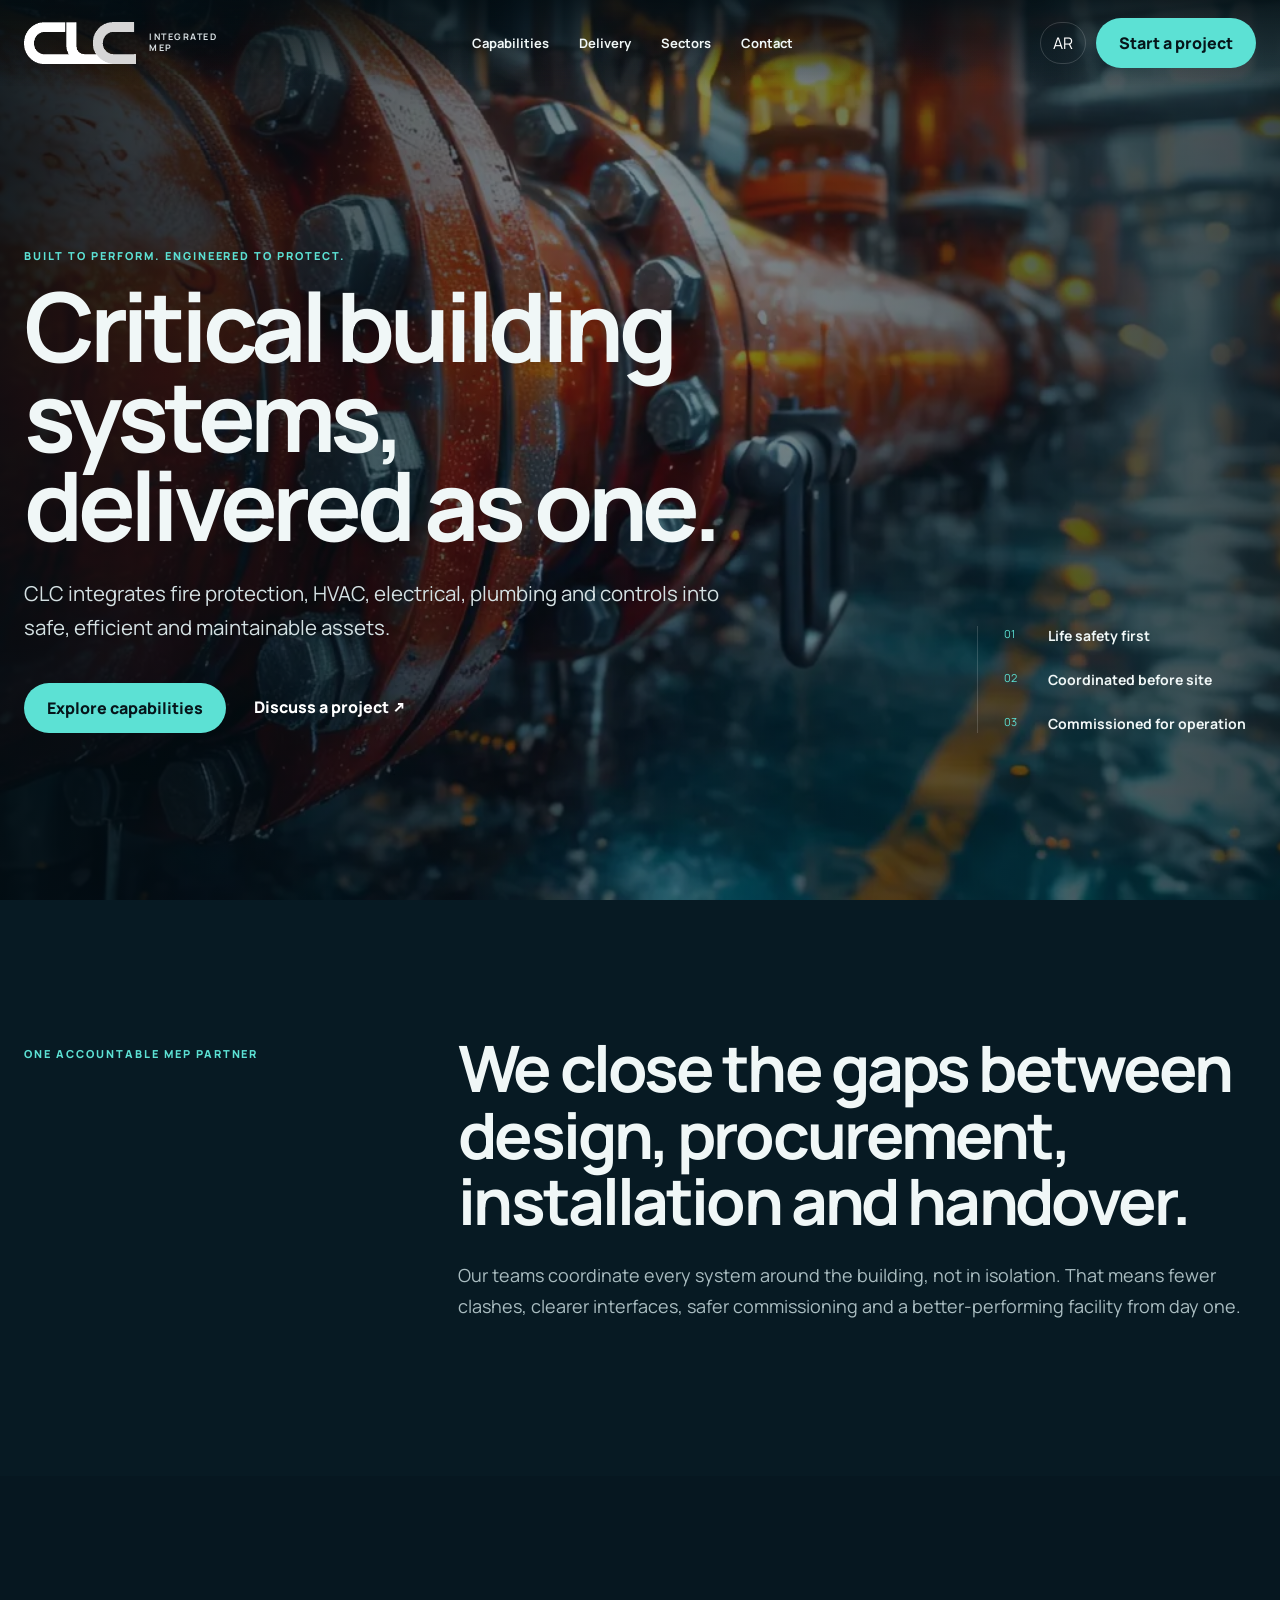
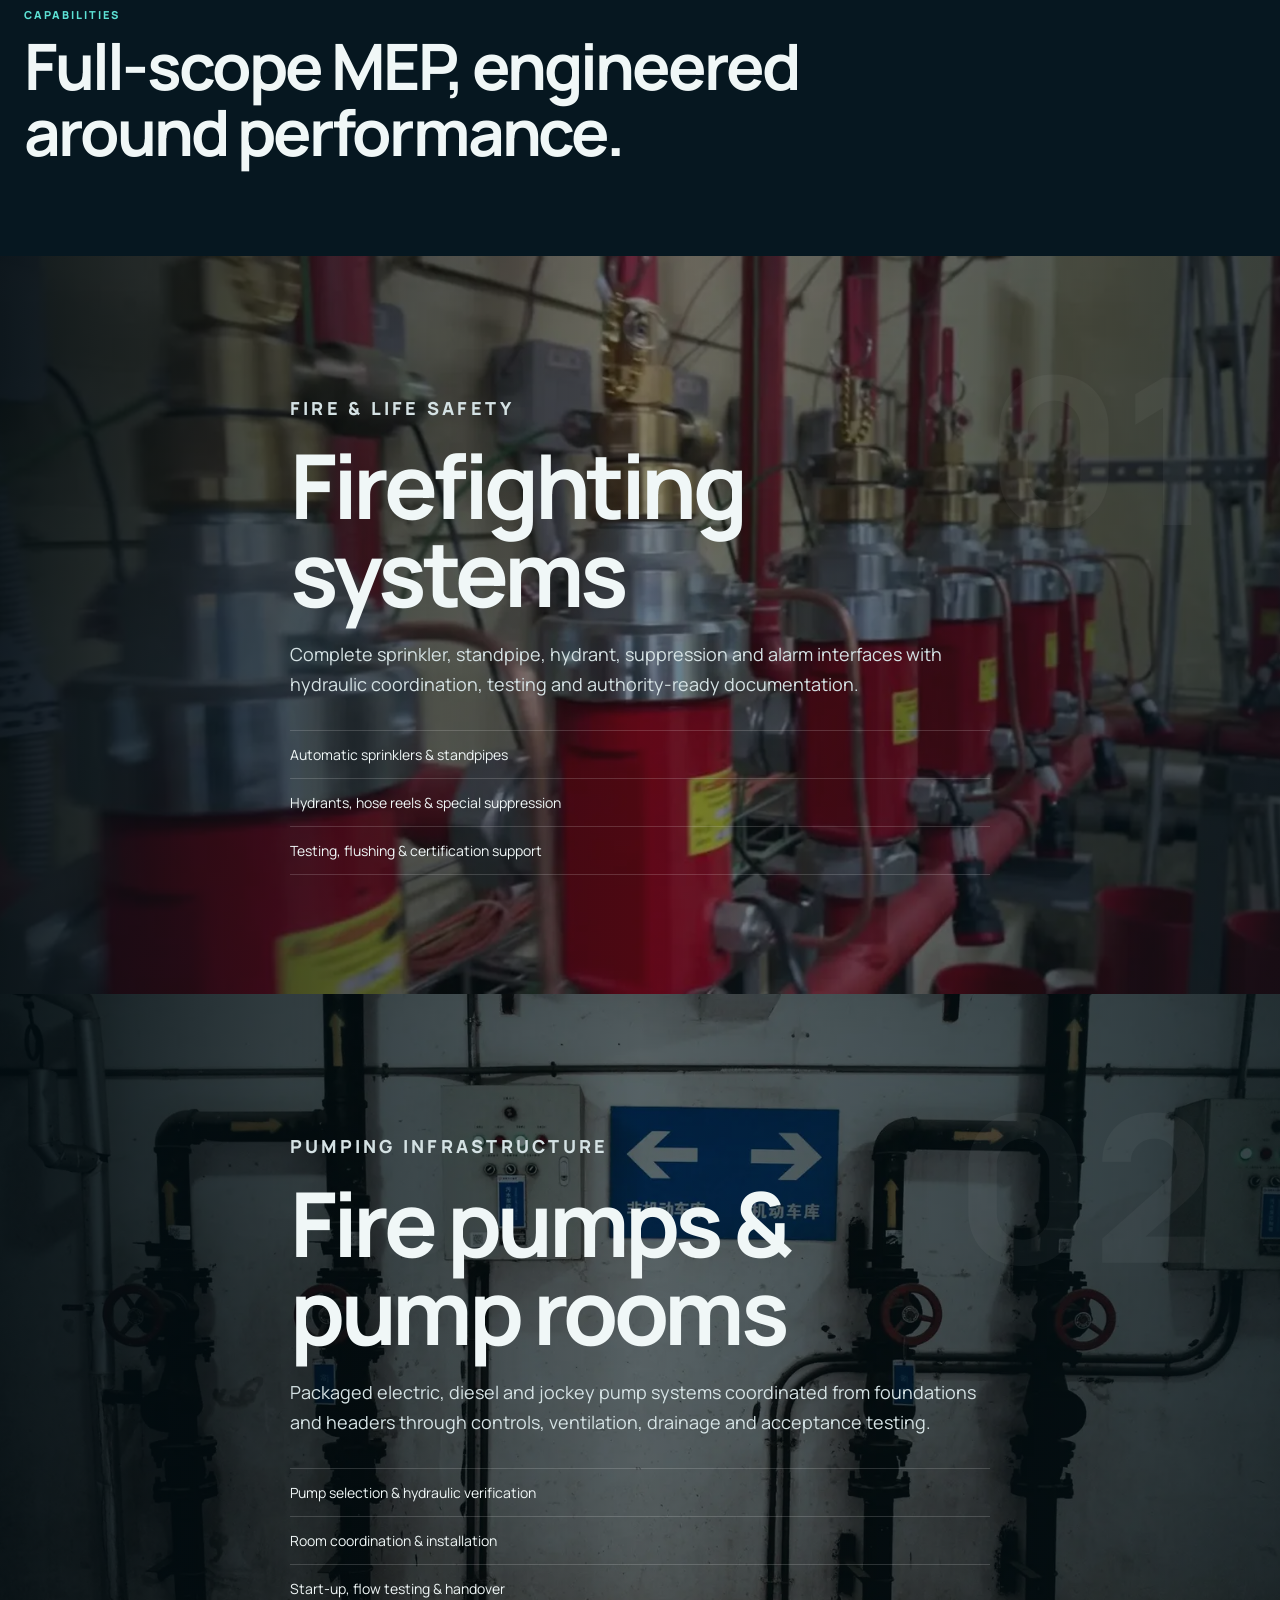
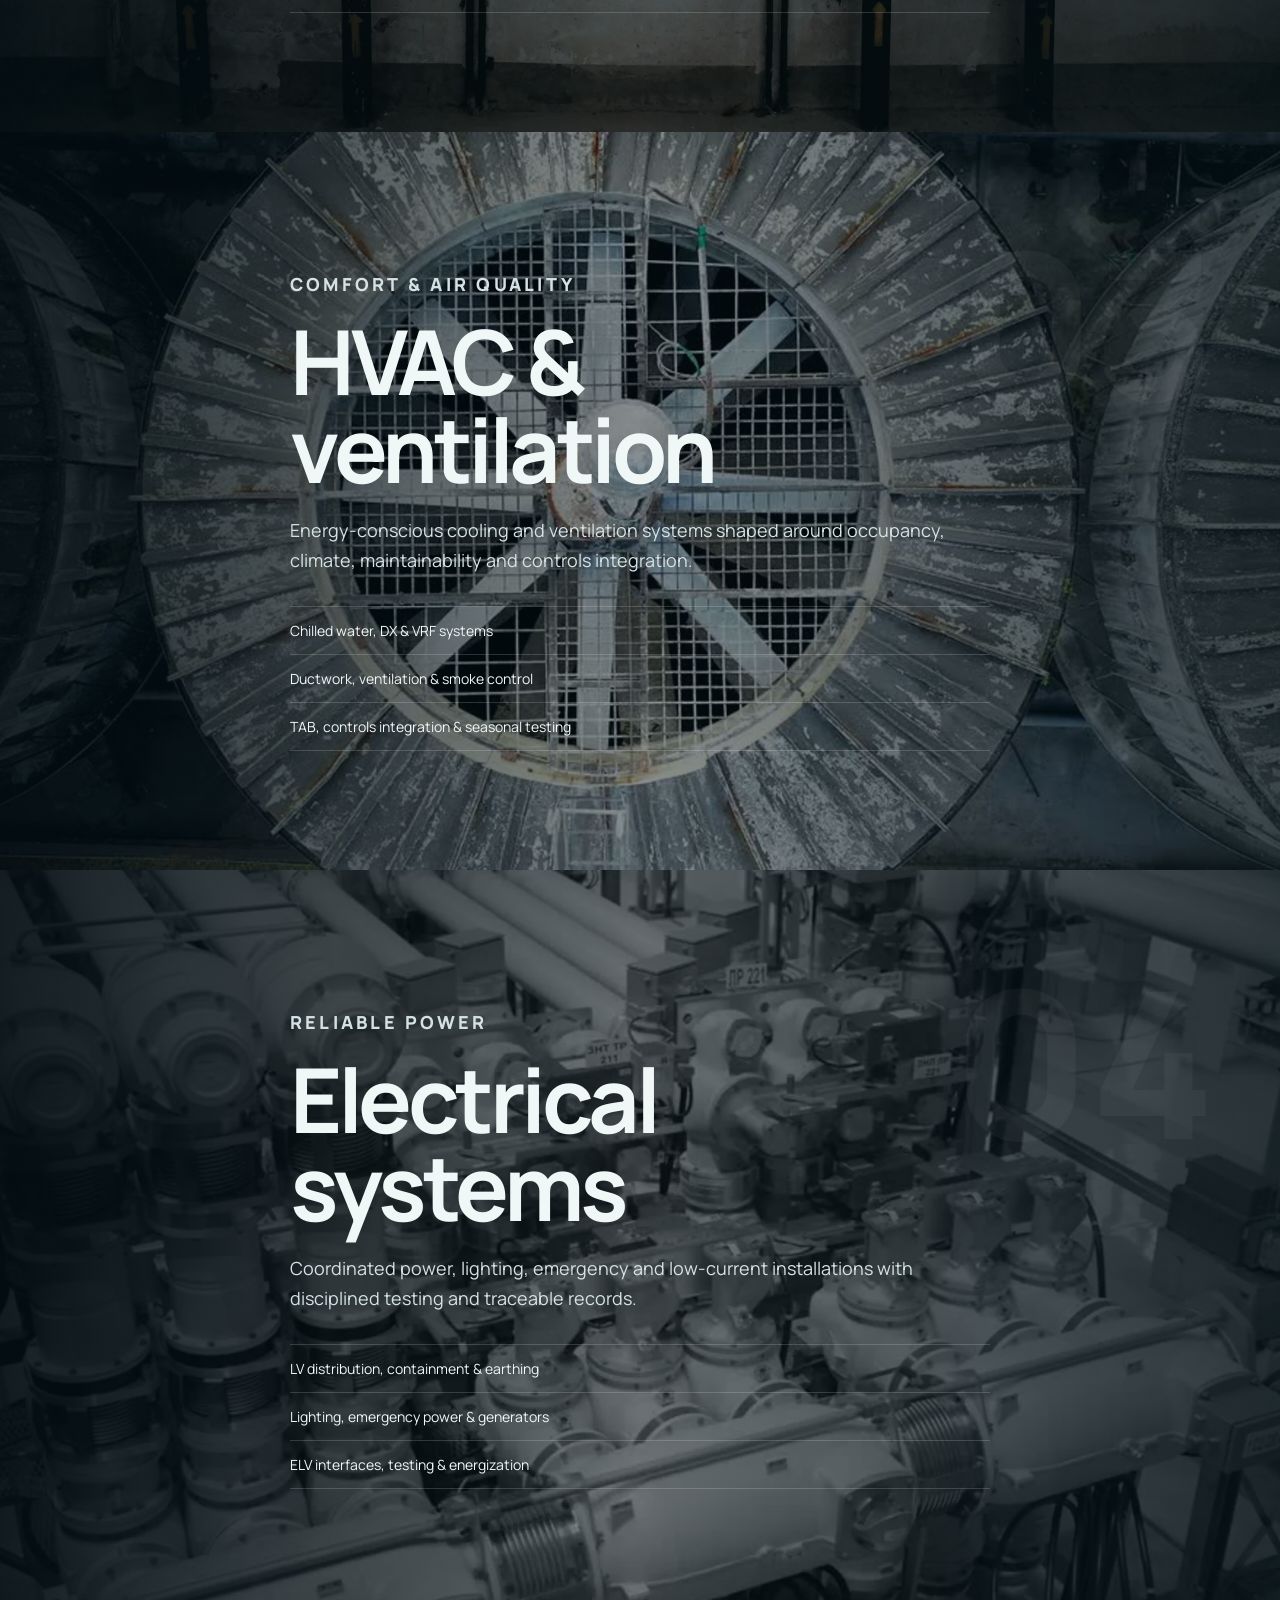
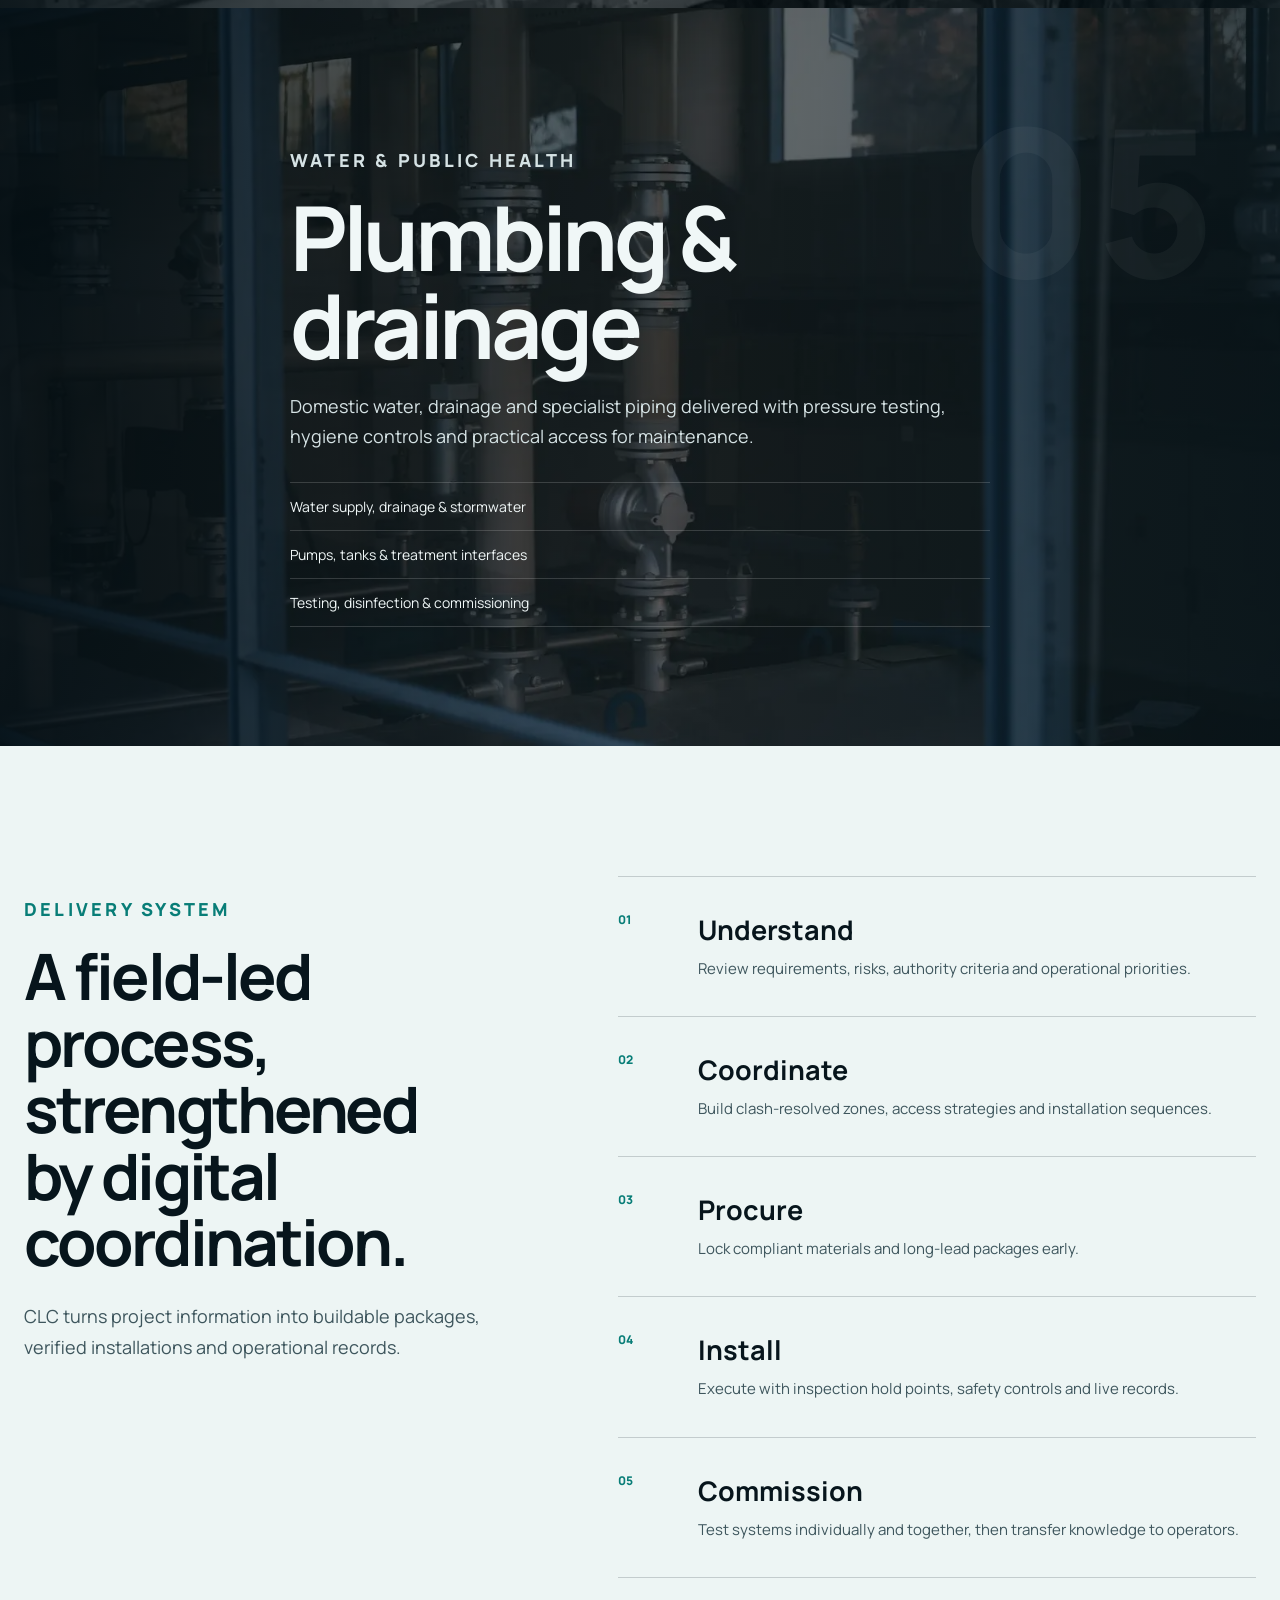
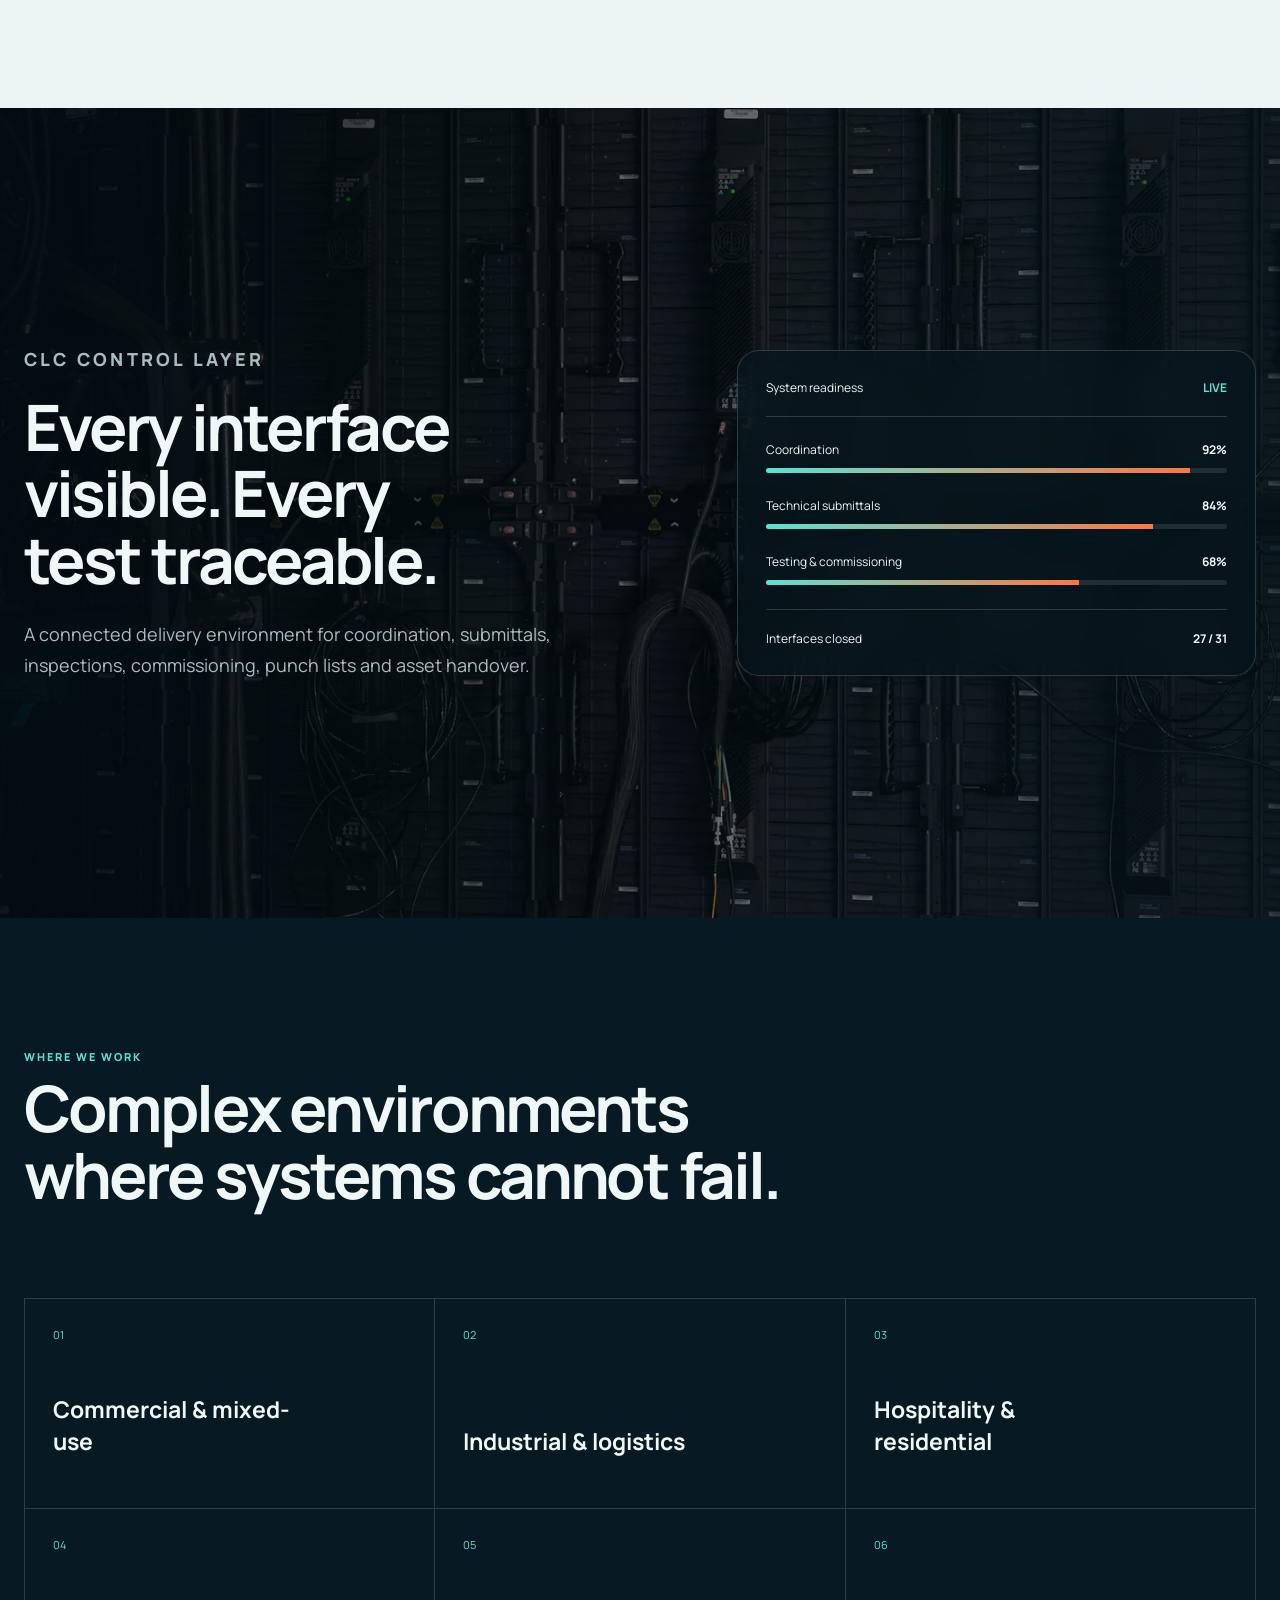
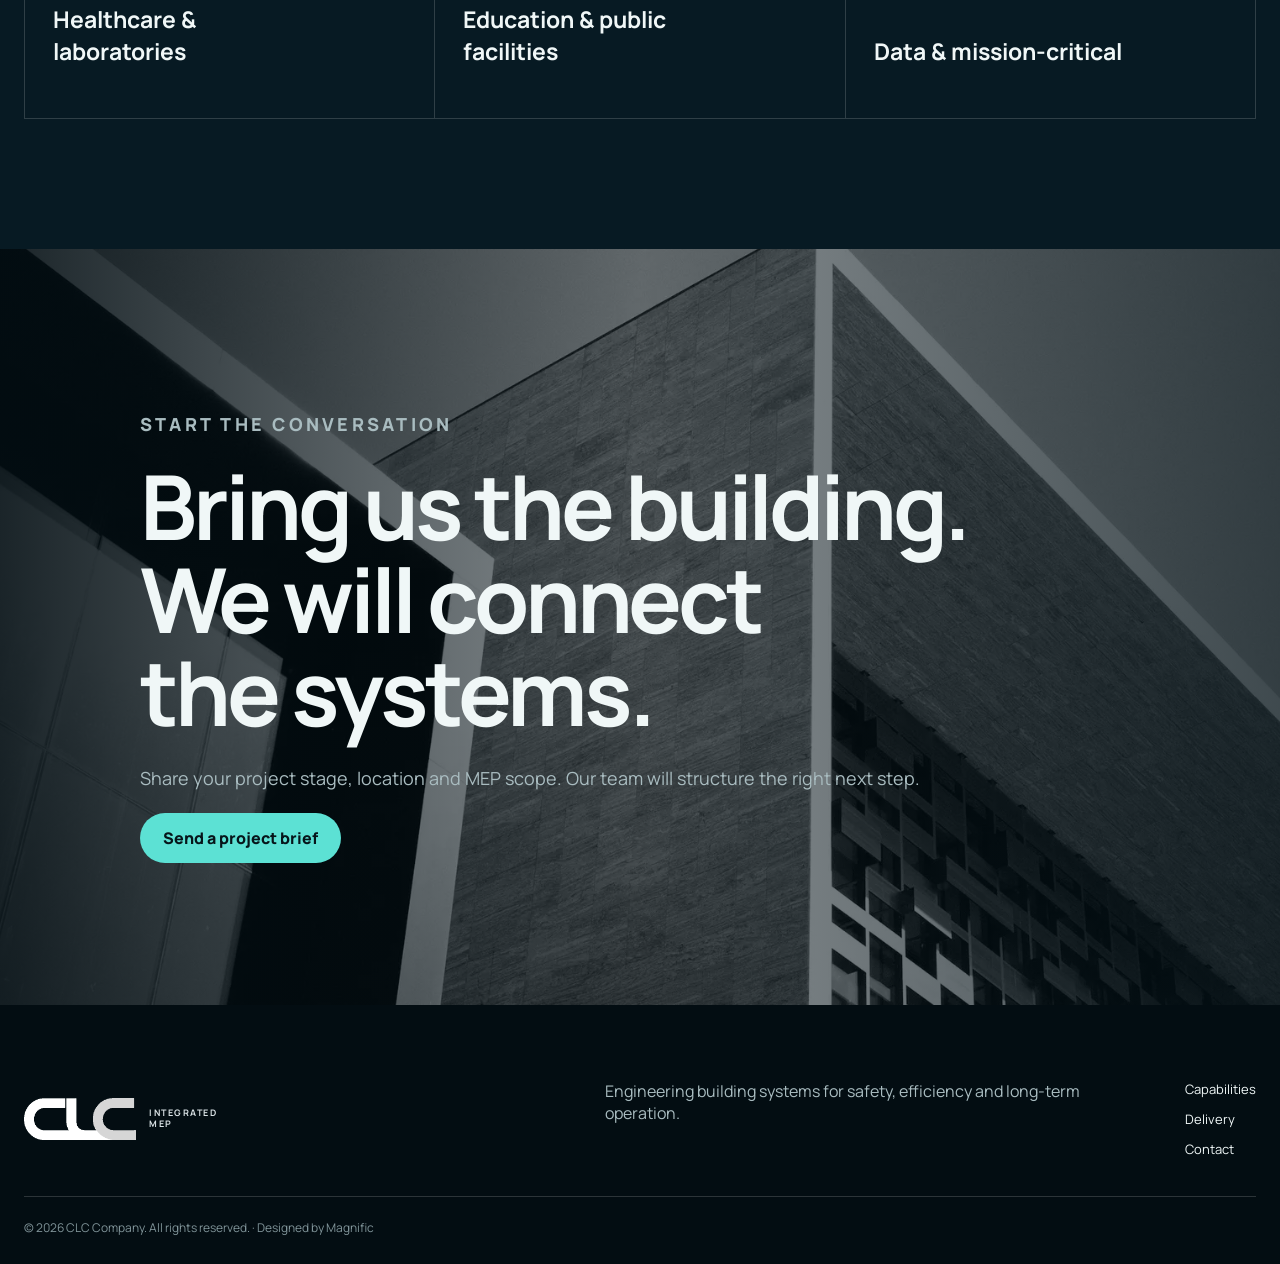
==== index.html @ 6c820921 "Use smooth forward-reverse hero loop" ====
<!doctype html>
<html lang="en" dir="ltr">
<head>
<meta charset="utf-8">
<meta name="viewport" content="width=device-width,initial-scale=1">
<meta name="theme-color" content="#071820">
<title>CLC Company | Integrated MEP</title>
<meta name="description" content="CLC Company delivers firefighting, fire pumps, HVAC, electrical, plumbing and integrated MEP systems.">
<link rel="icon" type="image/png" sizes="32x32" href="assets/clc-favicon-32.png">
<link rel="icon" type="image/png" sizes="512x512" href="assets/clc-favicon.png">
<link rel="apple-touch-icon" href="assets/clc-favicon.png">
<link rel="preconnect" href="https://fonts.googleapis.com">
<link rel="preconnect" href="https://fonts.gstatic.com" crossorigin>
<link href="https://fonts.googleapis.com/css2?family=IBM+Plex+Sans+Arabic:wght@400;500;600;700&family=Manrope:wght@400;500;600;700;800&display=swap" rel="stylesheet">
<link rel="stylesheet" href="styles.css">
<link rel="stylesheet" href="brand.css">
<script defer src="script.js">
</script>
</head>
<body>
<header class="header">
<a class="brand" href="#top">
<img class="brandLogo" src="assets/clc-logo-white-gray.png" alt="CLC">
<span class="brandTag">INTEGRATED MEP</span>
</a>
<nav class="nav">
<a href="#services" data-t="cap">Capabilities</a>
<a href="#delivery" data-t="del">Delivery</a>
<a href="#sectors" data-t="sec">Sectors</a>
<a href="#contact" data-t="con">Contact</a>
</nav>
<div class="actions">
<button class="lang">AR</button>
<button class="btn open" data-t="start">Start a project</button>
</div>
<button class="menu" aria-label="Menu">☰</button>
</header>
<main id="top">
<section class="hero video">
<video autoplay muted loop playsinline preload="metadata" poster="assets/hero-industrial-pipes.webp">
<source src="assets/hero-pipeline-pingpong-v3.mp4" type="video/mp4">
</video>
<div class="wrap heroGrid">
<div class="reveal">
<p class="eyebrow" data-t="heroEye">Built to perform. Engineered to protect.</p>
<h1 data-t="heroTitle">Critical building systems, delivered as one.</h1>
<p class="lead" data-t="heroLead">CLC integrates fire protection, HVAC, electrical, plumbing and controls into safe, efficient and maintainable assets.</p>
<div class="heroBtns">
<a class="btn" href="#services" data-t="explore">Explore capabilities</a>
<button class="ghost open" data-t="discuss">Discuss a project ↗</button>
</div>
</div>
<aside class="principles reveal">
<div>
<span>01</span>
<b data-t="p1">Life safety first</b>
</div>
<div>
<span>02</span>
<b data-t="p2">Coordinated before site</b>
</div>
<div>
<span>03</span>
<b data-t="p3">Commissioned for operation</b>
</div>
</aside>
</div>
</section>
<section class="intro">
<div class="wrap introGrid">
<p class="label reveal" data-t="one">One accountable MEP partner</p>
<div class="reveal">
<h2 data-t="introTitle">We close the gaps between design, procurement, installation and handover.</h2>
<p data-t="introBody">Our teams coordinate every system around the building, not in isolation. That means fewer clashes, clearer interfaces, safer commissioning and a better-performing facility from day one.</p>
</div>
</div>
</section>
<section id="services">
<div class="wrap heading reveal">
<p class="label" data-t="cap">Capabilities</p>
<h2 data-t="capTitle">Full-scope MEP, engineered around performance.</h2>
</div>
<article class="service video" data-n="01">
<video muted loop playsinline preload="none" poster="assets/fire-suppression.webp">
<source src="https://videos.pexels.com/video-files/34775769/14743052_1920_1080_30fps.mp4">
</video>
<div class="wrap serviceBox reveal">
<p class="label" data-t="fireK">Fire & life safety</p>
<h3 data-t="fireT">Firefighting systems</h3>
<p data-t="fireB">Complete sprinkler, standpipe, hydrant, suppression and alarm interfaces with hydraulic coordination, testing and authority-ready documentation.</p>
<ul>
<li data-t="fire1">Automatic sprinklers & standpipes</li>
<li data-t="fire2">Hydrants, hose reels & special suppression</li>
<li data-t="fire3">Testing, flushing & certification support</li>
</ul>
</div>
</article>
<article class="service video right" data-n="02">
<video muted loop playsinline preload="none" poster="assets/fire-pump-room.webp">
<source src="https://videos.pexels.com/video-files/30243440/12966290_4096_2160_25fps.mp4">
</video>
<div class="wrap serviceBox reveal">
<p class="label" data-t="pumpK">Pumping infrastructure</p>
<h3 data-t="pumpT">Fire pumps & pump rooms</h3>
<p data-t="pumpB">Packaged electric, diesel and jockey pump systems coordinated from foundations and headers through controls, ventilation, drainage and acceptance testing.</p>
<ul>
<li data-t="pump1">Pump selection & hydraulic verification</li>
<li data-t="pump2">Room coordination & installation</li>
<li data-t="pump3">Start-up, flow testing & handover</li>
</ul>
</div>
</article>
<article class="service video" data-n="03">
<video muted loop playsinline preload="none" poster="assets/hvac-ventilation.webp">
<source src="https://videos.pexels.com/video-files/6060190/6060190-uhd_3840_2160_30fps.mp4">
</video>
<div class="wrap serviceBox reveal">
<p class="label" data-t="hvacK">Comfort & air quality</p>
<h3 data-t="hvacT">HVAC & ventilation</h3>
<p data-t="hvacB">Energy-conscious cooling and ventilation systems shaped around occupancy, climate, maintainability and controls integration.</p>
<ul>
<li data-t="hvac1">Chilled water, DX & VRF systems</li>
<li data-t="hvac2">Ductwork, ventilation & smoke control</li>
<li data-t="hvac3">TAB, controls integration & seasonal testing</li>
</ul>
</div>
</article>
<article class="service video right" data-n="04">
<video muted loop playsinline preload="none" poster="assets/electrical-switchgear.webp">
<source src="https://videos.pexels.com/video-files/28886877/12504681_1920_1080_30fps.mp4">
</video>
<div class="wrap serviceBox reveal">
<p class="label" data-t="elecK">Reliable power</p>
<h3 data-t="elecT">Electrical systems</h3>
<p data-t="elecB">Coordinated power, lighting, emergency and low-current installations with disciplined testing and traceable records.</p>
<ul>
<li data-t="elec1">LV distribution, containment & earthing</li>
<li data-t="elec2">Lighting, emergency power & generators</li>
<li data-t="elec3">ELV interfaces, testing & energization</li>
</ul>
</div>
</article>
<article class="service video" data-n="05">
<video muted loop playsinline preload="none" poster="assets/plumbing-pipework.webp">
<source src="https://videos.pexels.com/video-files/7644222/7644222-uhd_3840_2160_24fps.mp4">
</video>
<div class="wrap serviceBox reveal">
<p class="label" data-t="plumbK">Water & public health</p>
<h3 data-t="plumbT">Plumbing & drainage</h3>
<p data-t="plumbB">Domestic water, drainage and specialist piping delivered with pressure testing, hygiene controls and practical access for maintenance.</p>
<ul>
<li data-t="plumb1">Water supply, drainage & stormwater</li>
<li data-t="plumb2">Pumps, tanks & treatment interfaces</li>
<li data-t="plumb3">Testing, disinfection & commissioning</li>
</ul>
</div>
</article>
</section>
<section class="delivery" id="delivery">
<div class="wrap deliveryGrid">
<div class="sticky reveal">
<p class="label" data-t="del">Delivery system</p>
<h2 data-t="delTitle">A field-led process, strengthened by digital coordination.</h2>
<p data-t="delBody">CLC turns project information into buildable packages, verified installations and operational records.</p>
</div>
<ol class="steps">
<li class="reveal">
<span>01</span>
<div>
<h3 data-t="s1t">Understand</h3>
<p data-t="s1b">Review requirements, risks, authority criteria and operational priorities.</p>
</div>
</li>
<li class="reveal">
<span>02</span>
<div>
<h3 data-t="s2t">Coordinate</h3>
<p data-t="s2b">Build clash-resolved zones, access strategies and installation sequences.</p>
</div>
</li>
<li class="reveal">
<span>03</span>
<div>
<h3 data-t="s3t">Procure</h3>
<p data-t="s3b">Lock compliant materials and long-lead packages early.</p>
</div>
</li>
<li class="reveal">
<span>04</span>
<div>
<h3 data-t="s4t">Install</h3>
<p data-t="s4b">Execute with inspection hold points, safety controls and live records.</p>
</div>
</li>
<li class="reveal">
<span>05</span>
<div>
<h3 data-t="s5t">Commission</h3>
<p data-t="s5b">Test systems individually and together, then transfer knowledge to operators.</p>
</div>
</li>
</ol>
</div>
</section>
<section class="digital video">
<video muted loop playsinline preload="none" poster="assets/digital-controls.webp">
<source src="https://cdn.coverr.co/videos/coverr-welding-torch-3108/1080p.mp4">
</video>
<div class="wrap digitalGrid">
<div class="reveal">
<p class="label" data-t="digitalK">CLC Control Layer</p>
<h2 data-t="digitalT">Every interface visible. Every test traceable.</h2>
<p data-t="digitalB">A connected delivery environment for coordination, submittals, inspections, commissioning, punch lists and asset handover.</p>
</div>
<div class="board reveal">
<div class="boardTop">
<span data-t="ready">System readiness</span>
<b>LIVE</b>
</div>
<div class="metric">
<span data-t="coord">Coordination</span>
<b>92%</b>
<i style="--p:92%">
</i>
</div>
<div class="metric">
<span data-t="subs">Technical submittals</span>
<b>84%</b>
<i style="--p:84%">
</i>
</div>
<div class="metric">
<span data-t="test">Testing & commissioning</span>
<b>68%</b>
<i style="--p:68%">
</i>
</div>
<div class="boardFoot">
<span data-t="closed">Interfaces closed</span>
<b>27 / 31</b>
</div>
</div>
</div>
</section>
<section class="sectors" id="sectors">
<div class="wrap heading reveal">
<p class="label" data-t="sec">Where we work</p>
<h2 data-t="secTitle">Complex environments where systems cannot fail.</h2>
</div>
<div class="wrap sectorGrid">
<article class="sector reveal">
<span>01</span>
<h3 data-t="x1">Commercial & mixed-use</h3>
</article>
<article class="sector reveal">
<span>02</span>
<h3 data-t="x2">Industrial & logistics</h3>
</article>
<article class="sector reveal">
<span>03</span>
<h3 data-t="x3">Hospitality & residential</h3>
</article>
<article class="sector reveal">
<span>04</span>
<h3 data-t="x4">Healthcare & laboratories</h3>
</article>
<article class="sector reveal">
<span>05</span>
<h3 data-t="x5">Education & public facilities</h3>
</article>
<article class="sector reveal">
<span>06</span>
<h3 data-t="x6">Data & mission-critical</h3>
</article>
</div>
</section>
<section class="contact video" id="contact">
<video muted loop playsinline preload="none" poster="assets/contact-building.webp">
<source src="https://cdn.coverr.co/videos/coverr-construction-workers-454/1080p.mp4">
</video>
<div class="wrap reveal">
<p class="label" data-t="conK">Start the conversation</p>
<h2 data-t="conT">Bring us the building. We will connect the systems.</h2>
<p data-t="conB">Share your project stage, location and MEP scope. Our team will structure the right next step.</p>
<button class="btn open" data-t="brief">Send a project brief</button>
</div>
</section>
</main>
<footer>
<div class="wrap foot">
<div class="brand">
<img class="brandLogo" src="assets/clc-logo-white-gray.png" alt="CLC">
<span class="brandTag">INTEGRATED MEP</span>
</div>
<p data-t="foot">Engineering building systems for safety, efficiency and long-term operation.</p>
<div class="footLinks">
<a href="#services" data-t="cap">Capabilities</a>
<a href="#delivery" data-t="del">Delivery</a>
<a href="#contact" data-t="con">Contact</a>
</div>
<div class="copyright">© <span id="year">
</span> CLC Company. <span data-t="rights">All rights reserved.</span> · <a href="https://www.magnific.com/" target="_blank" rel="noopener">Designed by Magnific</a>
</div>
</div>
</footer>
<dialog>
<form id="form">
<button class="close" type="button">×</button>
<p class="label" data-t="inq">Project inquiry</p>
<h2 data-t="tell">Tell us what you are building.</h2>
<label>
<span data-t="name">Name</span>
<input name="name" required>
</label>
<label>
<span data-t="company">Company</span>
<input name="company" required>
</label>
<label>
<span data-t="email">Email</span>
<input type="email" name="email" required>
</label>
<label>
<span data-t="scope">Project scope</span>
<textarea name="scope" rows="4" required>
</textarea>
</label>
<button class="btn" data-t="prepare">Prepare email</button>
</form>
</dialog>
</body>
</html>
---- styles.css ----
:root{--bg:#061720;--ink:#f0f7f7;--muted:#a9bcc0;--line:rgba(255,255,255,.16);--mint:#5ce1d4;--orange:#ff7640;--max:1280px}*{box-sizing:border-box}html{scroll-behavior:smooth;background:var(--bg)}body{margin:0;background:var(--bg);color:var(--ink);font-family:Manrope,"IBM Plex Sans Arabic",sans-serif;overflow-x:hidden}html[dir=rtl] body{font-family:"IBM Plex Sans Arabic",Manrope,sans-serif}a{color:inherit;text-decoration:none}button,input,textarea{font:inherit}.wrap{width:min(calc(100% - 48px),var(--max));margin:auto}.header{position:fixed;z-index:30;top:0;left:0;right:0;height:86px;padding:0 max(24px,calc((100vw - var(--max))/2));display:grid;grid-template-columns:auto 1fr auto;align-items:center;gap:32px;background:linear-gradient(rgba(2,13,18,.78),transparent);transition:.3s}.header.scrolled{height:70px;background:rgba(4,20,27,.91);backdrop-filter:blur(18px);border-bottom:1px solid var(--line)}.brand{display:flex;align-items:center;gap:12px}.mark{display:flex;align-items:flex-end;gap:3px;width:34px;height:38px}.mark i{width:8px;background:var(--mint);transform:skewY(-28deg);border-radius:2px}.mark i:nth-child(1){height:22px}.mark i:nth-child(2){height:31px}.mark i:nth-child(3){height:38px;background:var(--orange)}.brand b{font-size:22px;letter-spacing:.15em}.brand small{display:block;font-size:8px;letter-spacing:.18em;color:var(--muted);margin-top:4px}.nav{justify-self:center;display:flex;gap:30px;font-size:13px;font-weight:700}.actions{display:flex;gap:10px;align-items:center}.lang,.menu{border:1px solid var(--line);background:transparent;color:white;border-radius:999px;padding:9px 12px;cursor:pointer}.menu{display:none}.btn{display:inline-flex;align-items:center;justify-content:center;min-height:50px;padding:0 23px;border:0;border-radius:999px;background:var(--mint);color:#06151a;font-weight:800;cursor:pointer;transition:.25s}.btn:hover{transform:translateY(-2px);box-shadow:0 15px 35px rgba(92,225,212,.18)}.video{position:relative;isolation:isolate;overflow:hidden}.video video{position:absolute;z-index:-2;inset:0;width:100%;height:100%;object-fit:cover}.video:after{content:"";position:absolute;z-index:-1;inset:0;background:linear-gradient(90deg,rgba(2,13,18,.9),rgba(3,17,23,.47),rgba(3,17,23,.76))}html[dir=rtl] .video:after{background:linear-gradient(-90deg,rgba(2,13,18,.9),rgba(3,17,23,.47),rgba(3,17,23,.76))}.hero{min-height:100svh;display:flex;align-items:flex-end;padding:160px 0 90px}.heroGrid{display:grid;grid-template-columns:1.5fr .5fr;gap:9vw;align-items:end}.eyebrow,.label{font-size:11px;font-weight:800;letter-spacing:.18em;text-transform:uppercase;color:var(--mint)}h1{font-size:clamp(54px,7.5vw,110px);line-height:.93;letter-spacing:-.055em;max-width:950px;margin:18px 0 28px;text-wrap:balance}.lead{max-width:700px;color:#d4e1e3;font-size:clamp(17px,1.6vw,23px);line-height:1.65}.heroBtns{display:flex;gap:22px;align-items:center;margin-top:38px}.ghost{background:none;border:0;color:white;font-weight:800;cursor:pointer}.principles{border-left:1px solid var(--line);padding-left:26px;display:grid;gap:25px}.principles div{display:grid;grid-template-columns:32px 1fr;gap:12px}.principles span{color:var(--mint);font-size:11px}.principles b{font-size:14px}.intro{padding:135px 0;background:#071a23}.introGrid{display:grid;grid-template-columns:.4fr 1fr;gap:9vw}.intro h2,.heading h2,.delivery h2,.digital h2,.contact h2{font-size:clamp(38px,5vw,72px);line-height:1.04;letter-spacing:-.045em;margin:0 0 25px;text-wrap:balance}.intro p:last-child,.delivery p,.digital p,.contact p{color:var(--muted);font-size:18px;line-height:1.75}.heading{padding:120px 0 65px}.heading h2{max-width:930px}.service{min-height:82svh;display:flex;align-items:flex-end;padding:95px 0}.service:before{content:attr(data-n);position:absolute;top:7%;right:5%;font-size:clamp(100px,16vw,240px);font-weight:800;color:rgba(255,255,255,.045)}html[dir=rtl] .service:before{right:auto;left:5%}.serviceBox{max-width:700px}.service.right .serviceBox{margin-left:auto}html[dir=rtl] .service.right .serviceBox{margin-left:0;margin-right:auto}.service h3{font-size:clamp(46px,7vw,92px);line-height:.98;letter-spacing:-.05em;margin:10px 0 22px}.service p{font-size:18px;line-height:1.7;color:#d5e2e4}.service ul{list-style:none;margin:30px 0 0;padding:0;border-top:1px solid var(--line)}.service li{padding:14px 0;border-bottom:1px solid var(--line);font-size:14px}.delivery{background:#edf5f4;color:#07151c;padding:130px 0}.deliveryGrid{display:grid;grid-template-columns:.75fr 1fr;gap:9vw}.sticky{position:sticky;top:110px;align-self:start}.delivery .label{color:#087d77}.delivery p{color:#3e565d}.steps{margin:0;padding:0;list-style:none}.steps li{display:grid;grid-template-columns:60px 1fr;gap:20px;padding:34px 0;border-top:1px solid rgba(7,21,28,.18)}.steps li:last-child{border-bottom:1px solid rgba(7,21,28,.18)}.steps span{color:#087d77;font-size:12px;font-weight:800}.steps h3{font-size:27px;margin:0 0 8px}.steps p{font-size:15px;margin:0}.digital{min-height:90svh;display:flex;align-items:center;padding:120px 0}.digitalGrid{display:grid;grid-template-columns:1fr .85fr;gap:8vw;align-items:center}.board{padding:28px;border:1px solid var(--line);border-radius:22px;background:rgba(5,22,30,.66);backdrop-filter:blur(18px)}.boardTop,.boardFoot{display:flex;justify-content:space-between;font-size:12px}.boardTop{padding-bottom:20px;border-bottom:1px solid var(--line)}.boardTop b{color:var(--mint)}.metric{display:grid;grid-template-columns:1fr auto;gap:10px;margin:24px 0;font-size:12px}.metric i{grid-column:1/-1;height:5px;background:rgba(255,255,255,.1);border-radius:8px;overflow:hidden}.metric i:after{content:"";display:block;height:100%;width:var(--p);background:linear-gradient(90deg,var(--mint),var(--orange))}.boardFoot{padding-top:20px;border-top:1px solid var(--line)}.sectors{padding-bottom:130px;background:#071a23}.sectorGrid{display:grid;grid-template-columns:repeat(3,1fr);border-top:1px solid var(--line);border-left:1px solid var(--line)}.sector{min-height:210px;padding:28px;border-right:1px solid var(--line);border-bottom:1px solid var(--line);display:flex;flex-direction:column;justify-content:space-between;transition:.3s}.sector:hover{background:var(--mint);color:#06151a;transform:translateY(-4px)}.sector span{font-size:11px;color:var(--mint)}.sector:hover span{color:#06151a}.sector h3{font-size:23px;max-width:260px}.contact{min-height:84svh;display:flex;align-items:center;padding:125px 0}.contact>div{max-width:1000px}.contact h2{font-size:clamp(50px,7vw,100px)}footer{padding:75px 0 28px;background:#030d12}.foot{display:grid;grid-template-columns:1fr 1fr auto;gap:38px}.foot p{color:var(--muted);margin:0}.footLinks{display:grid;gap:12px;font-size:13px}.copyright{grid-column:1/-1;border-top:1px solid var(--line);padding-top:22px;color:#809499;font-size:12px}dialog{width:min(650px,calc(100% - 28px));border:1px solid var(--line);border-radius:22px;background:#071a23;color:white;padding:0}dialog::backdrop{background:rgba(1,8,11,.8);backdrop-filter:blur(8px)}form{padding:40px;display:grid;gap:16px;position:relative}form h2{font-size:40px;line-height:1.05;margin:0 0 10px}label{display:grid;gap:6px;font-size:12px;color:var(--muted)}input,textarea{border:1px solid var(--line);border-radius:11px;background:#0d2732;color:white;padding:13px;outline:none}.close{position:absolute;right:16px;top:10px;background:none;border:0;color:white;font-size:30px;cursor:pointer}.reveal{opacity:0;transform:translateY(24px);transition:.75s}.reveal.show{opacity:1;transform:none}@media(max-width:900px){.wrap{width:min(calc(100% - 32px),var(--max))}.nav,.actions .btn{display:none}.header{height:72px;padding:0 16px;grid-template-columns:1fr auto auto;gap:10px}.menu{display:block}.heroGrid,.introGrid,.deliveryGrid,.digitalGrid,.foot{grid-template-columns:1fr}.principles{display:none}h1{font-size:clamp(49px,14vw,76px)}.introGrid{gap:28px}.service.right .serviceBox{margin:0}.sticky{position:static}.deliveryGrid{gap:50px}.sectorGrid{grid-template-columns:1fr 1fr}.copyright{grid-column:auto}}@media(max-width:560px){.heroBtns{align-items:flex-start;flex-direction:column}.service p,.intro p:last-child{font-size:16px}.sectorGrid{grid-template-columns:1fr}.sector{min-height:150px}form{padding:34px 21px}.brand small{display:none}}@media(prefers-reduced-motion:reduce){html{scroll-behavior:auto}.reveal{opacity:1;transform:none;transition:none}.video video{display:none}.sector:hover,.btn:hover{transform:none}}
---- brand.css ----
.brand {
  gap: 13px;
  direction: ltr;
}

.brandLogo {
  display: block;
  width: 112px;
  height: auto;
}

.brandTag {
  max-width: 76px;
  color: #d9e1e4;
  font-size: 9px;
  font-weight: 700;
  line-height: 1.2;
  letter-spacing: 0.17em;
}

@media (max-width: 560px) {
  .brandLogo {
    width: 96px;
  }

  .brandTag {
    max-width: 64px;
    font-size: 7px;
  }
}
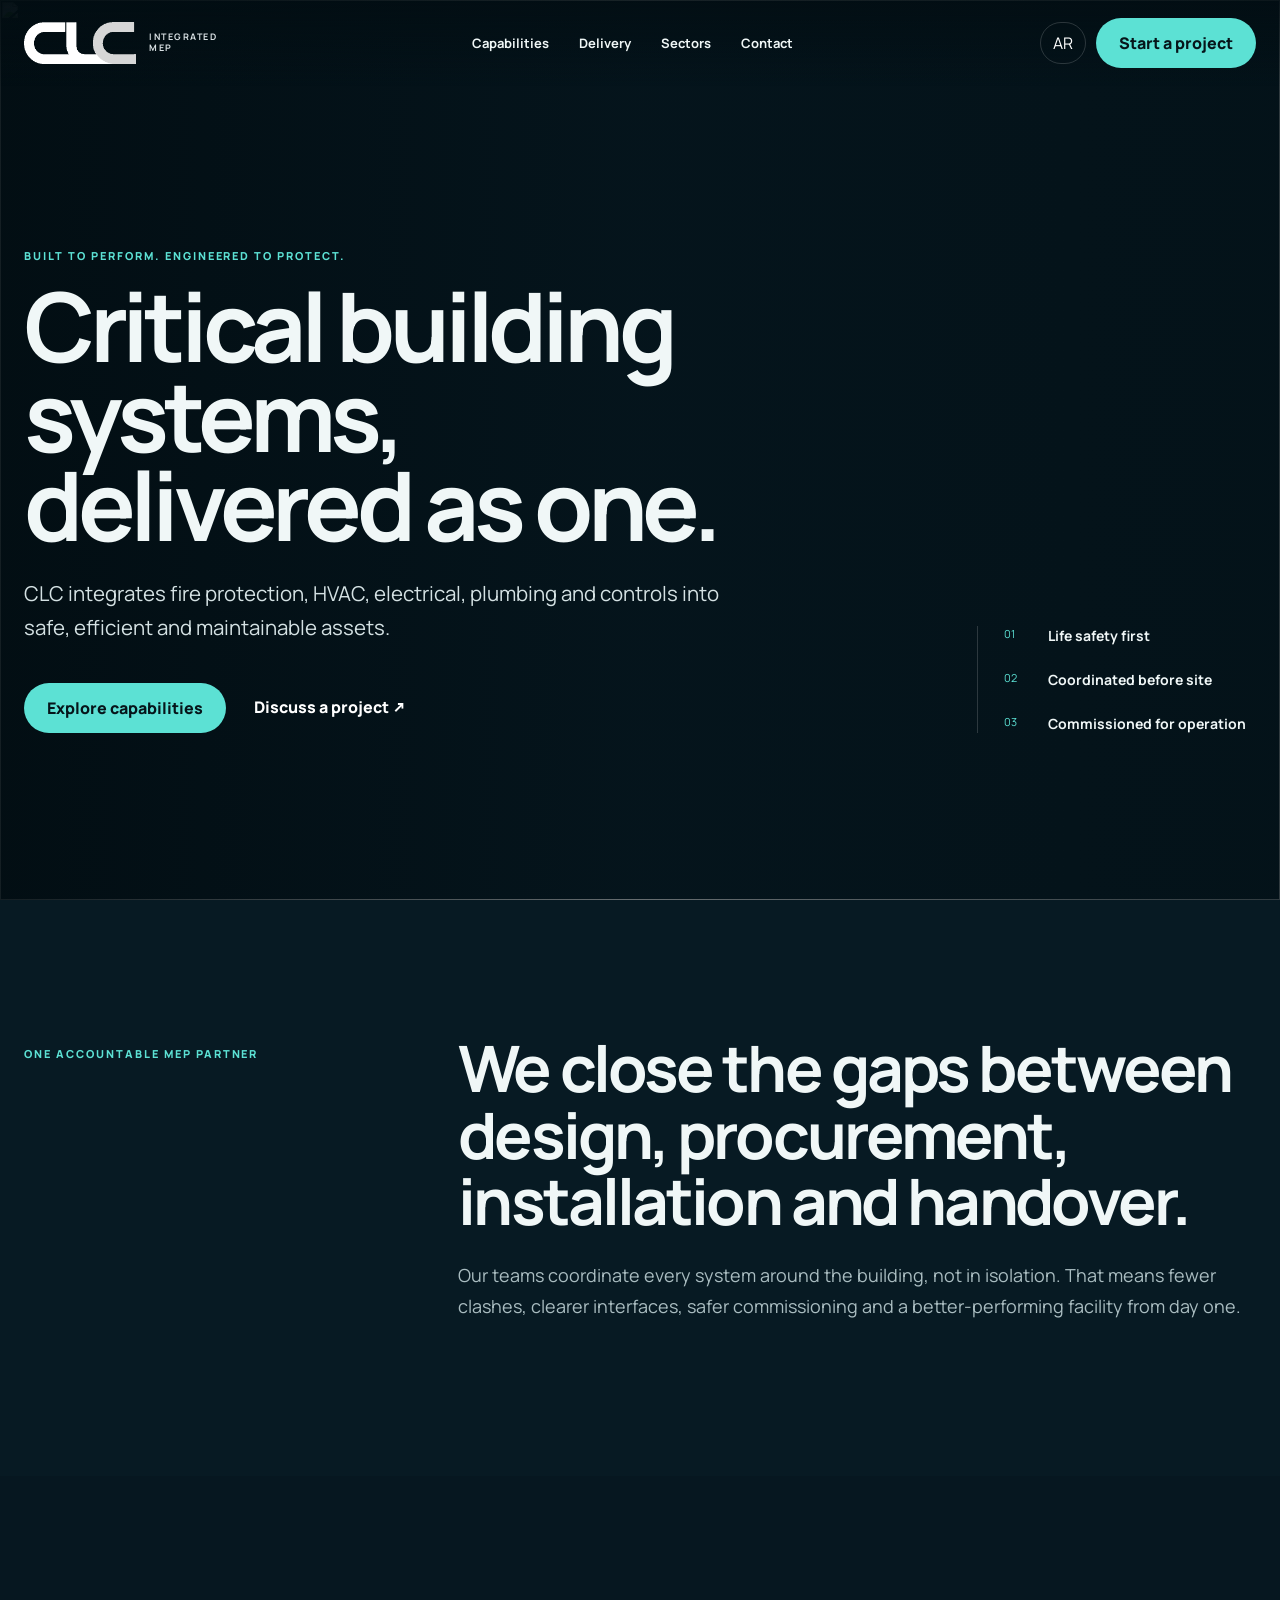
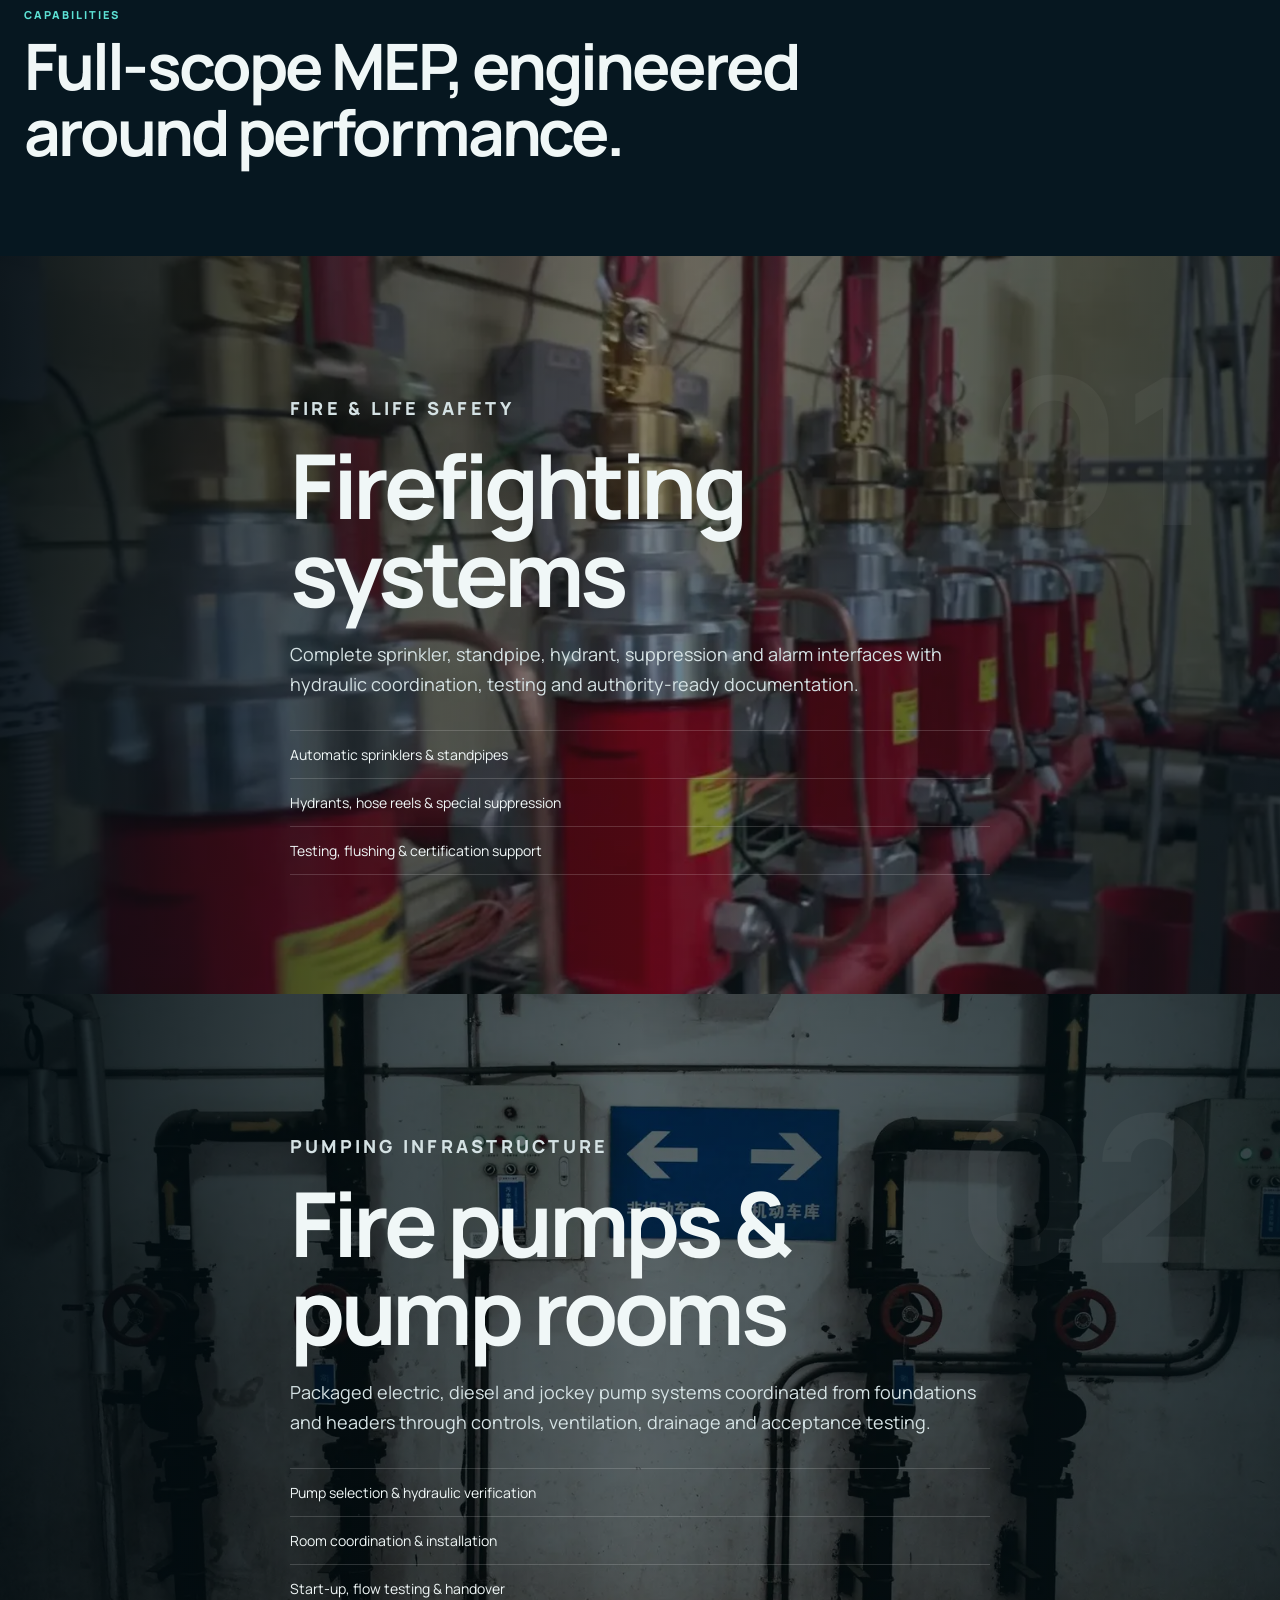
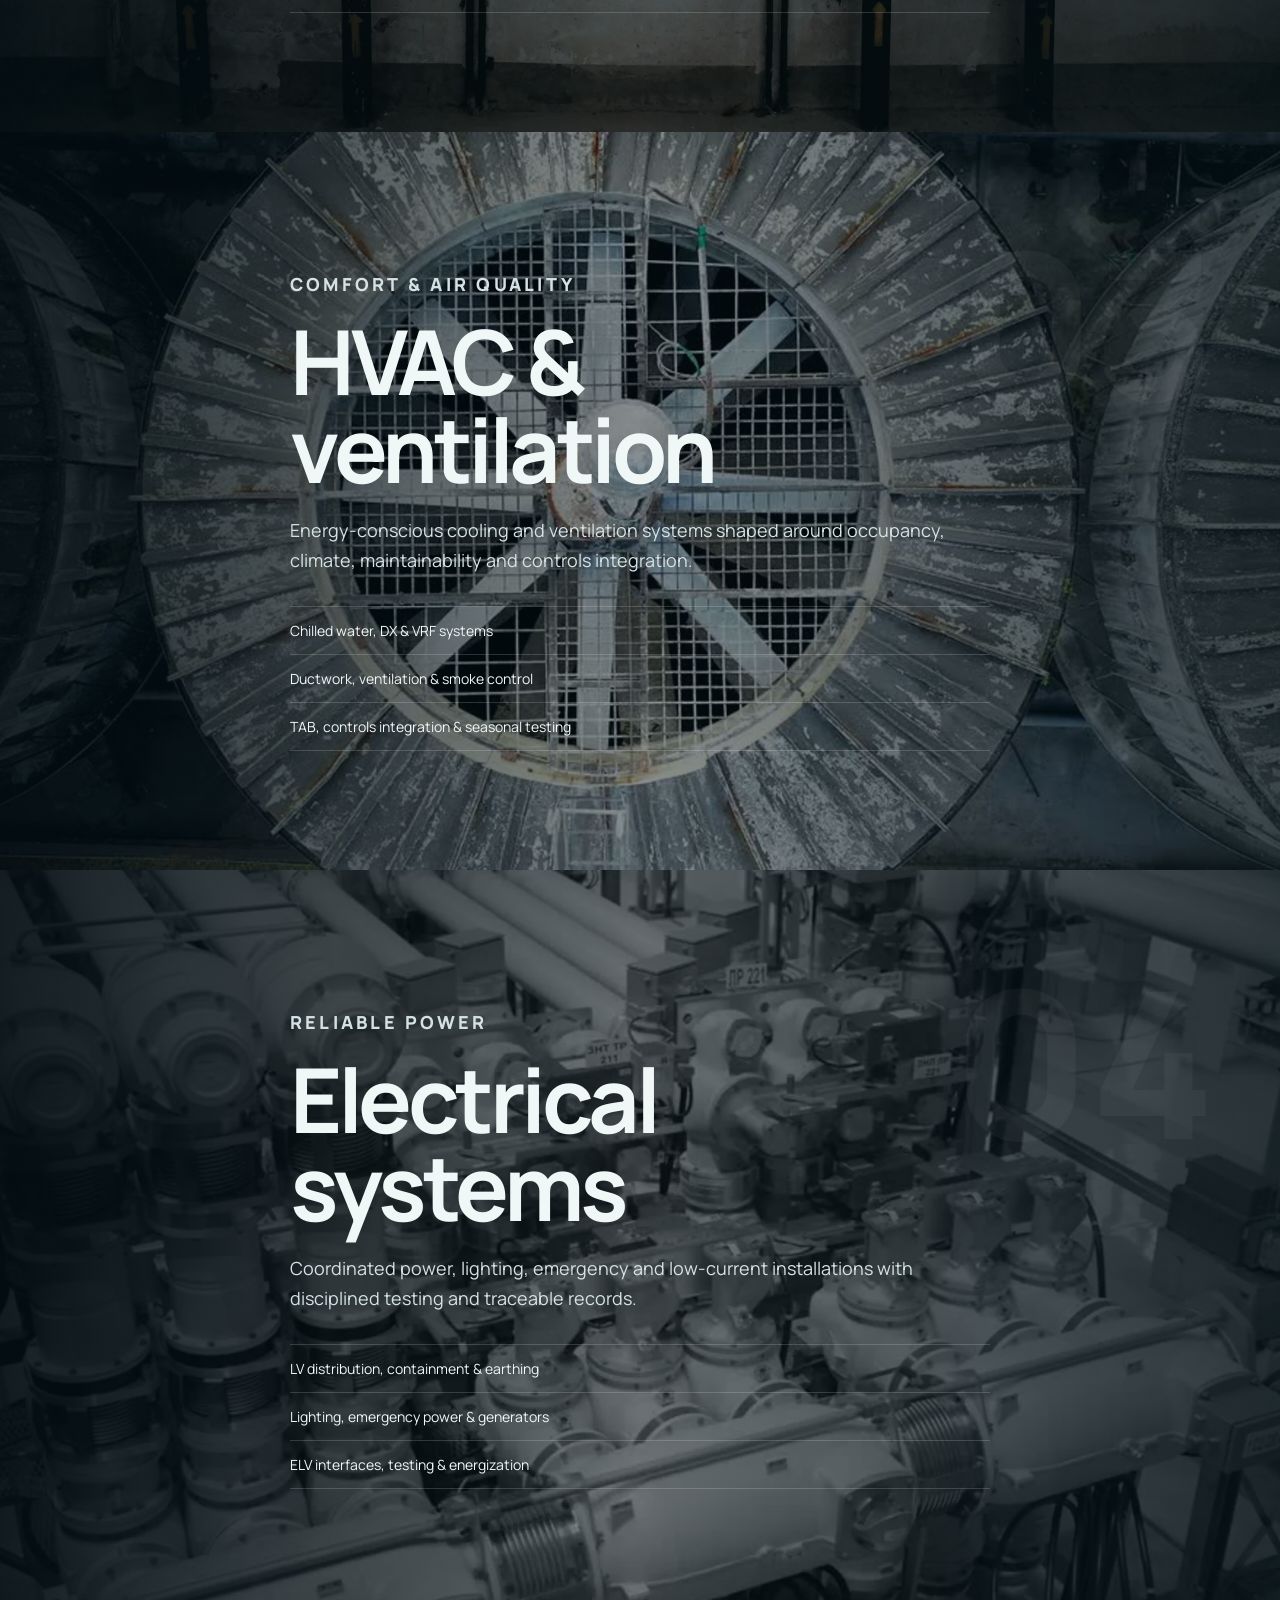
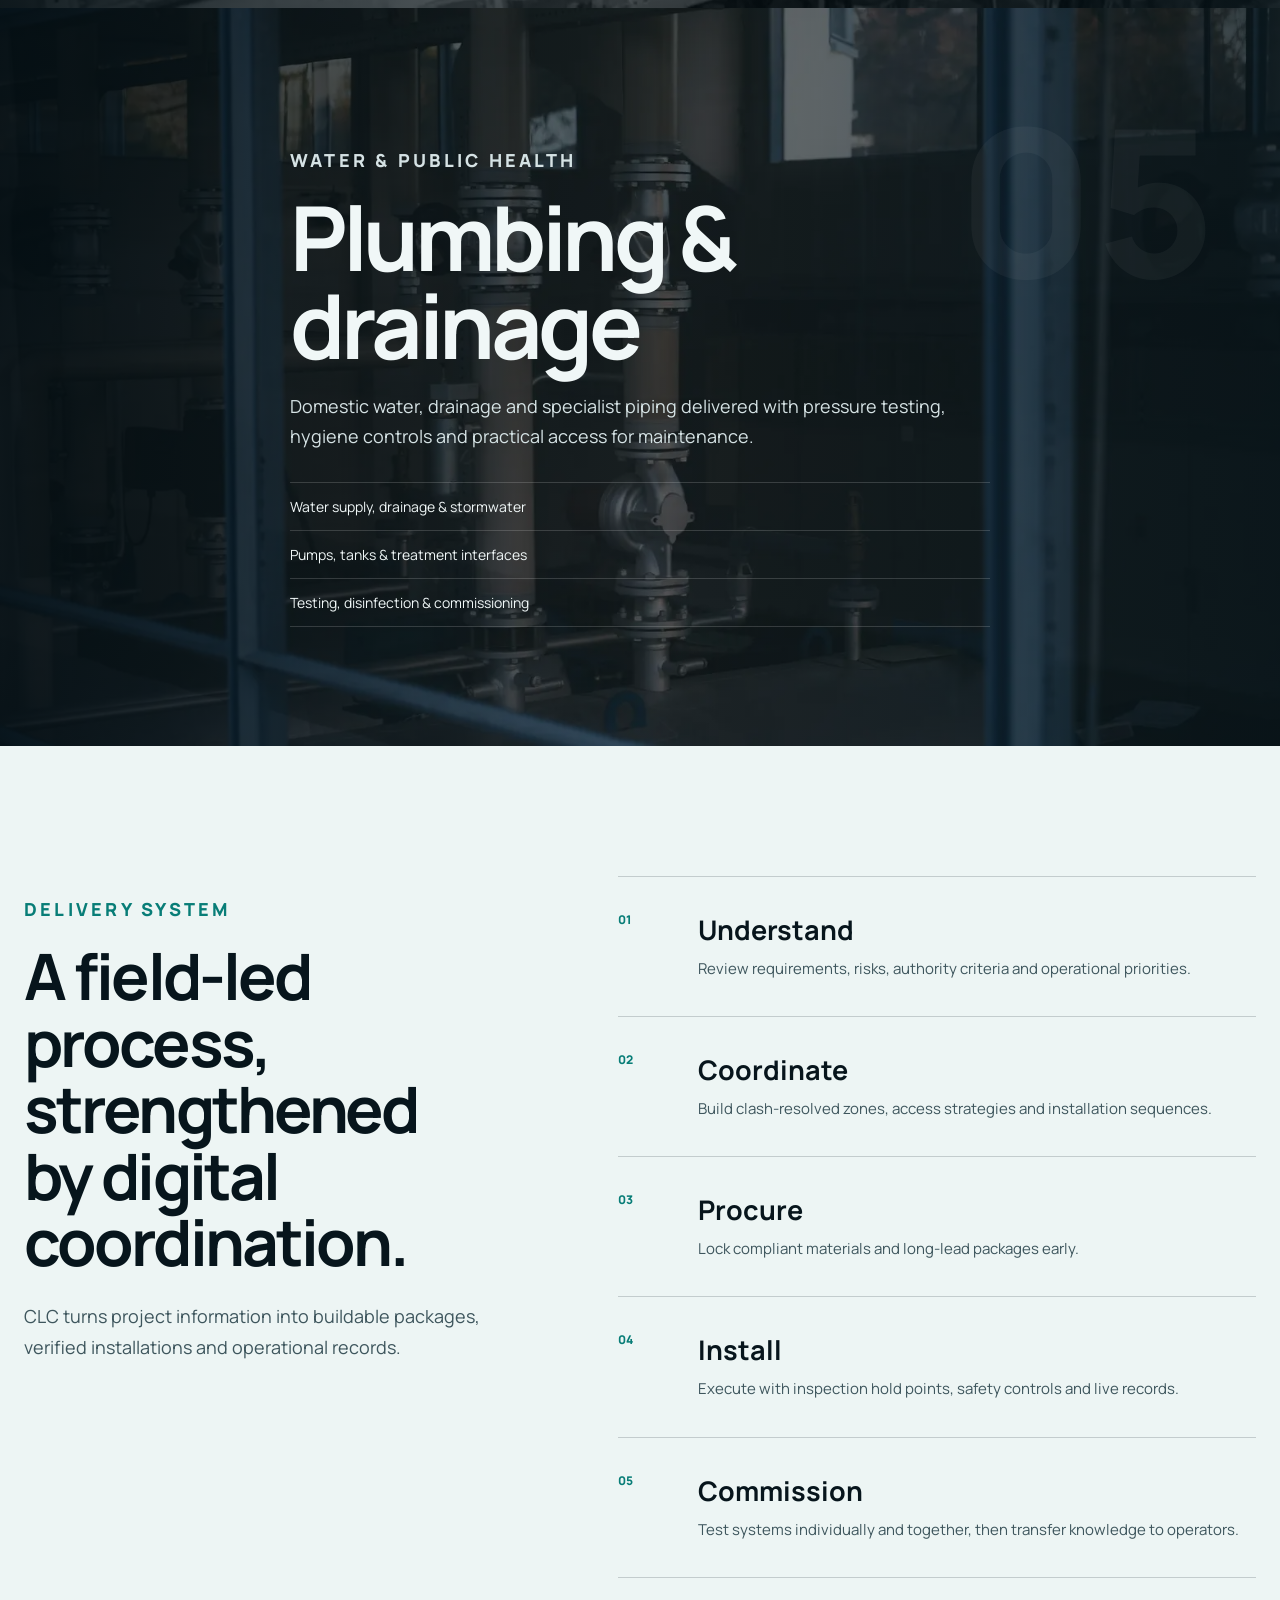
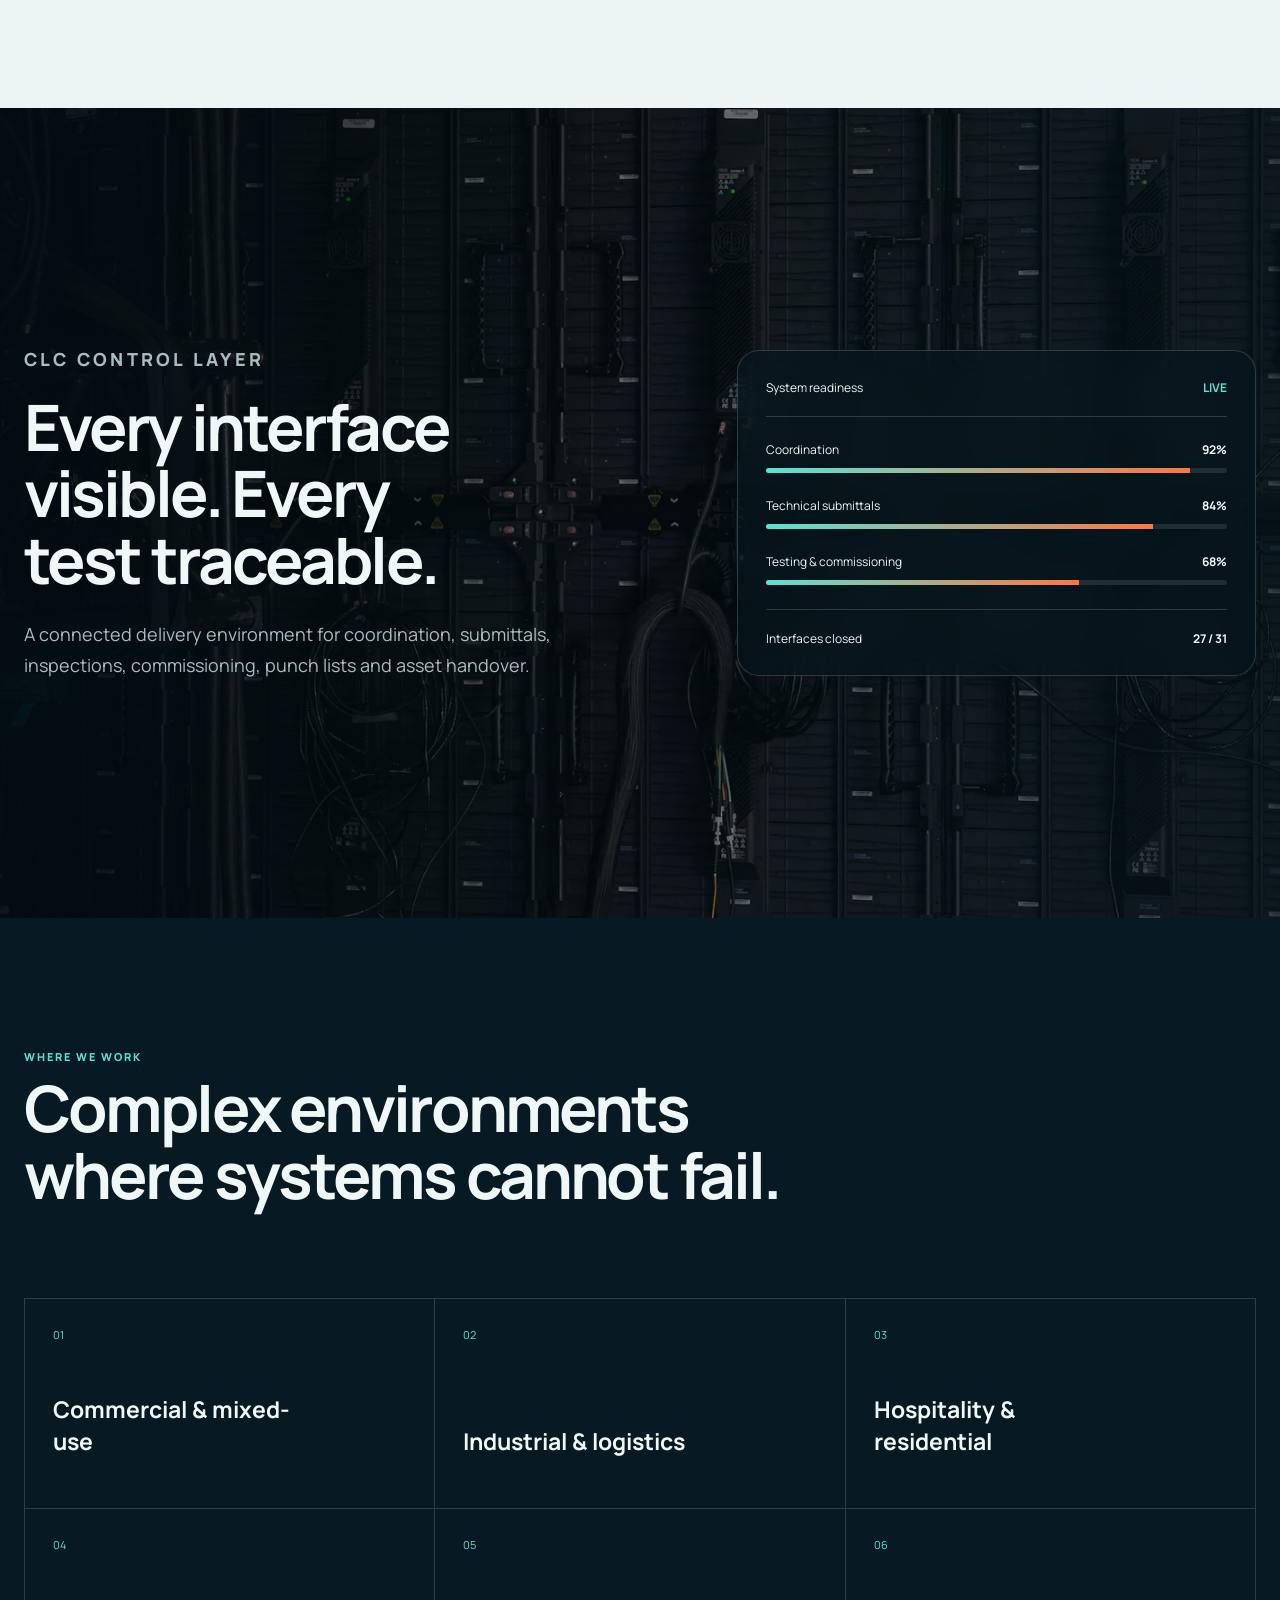
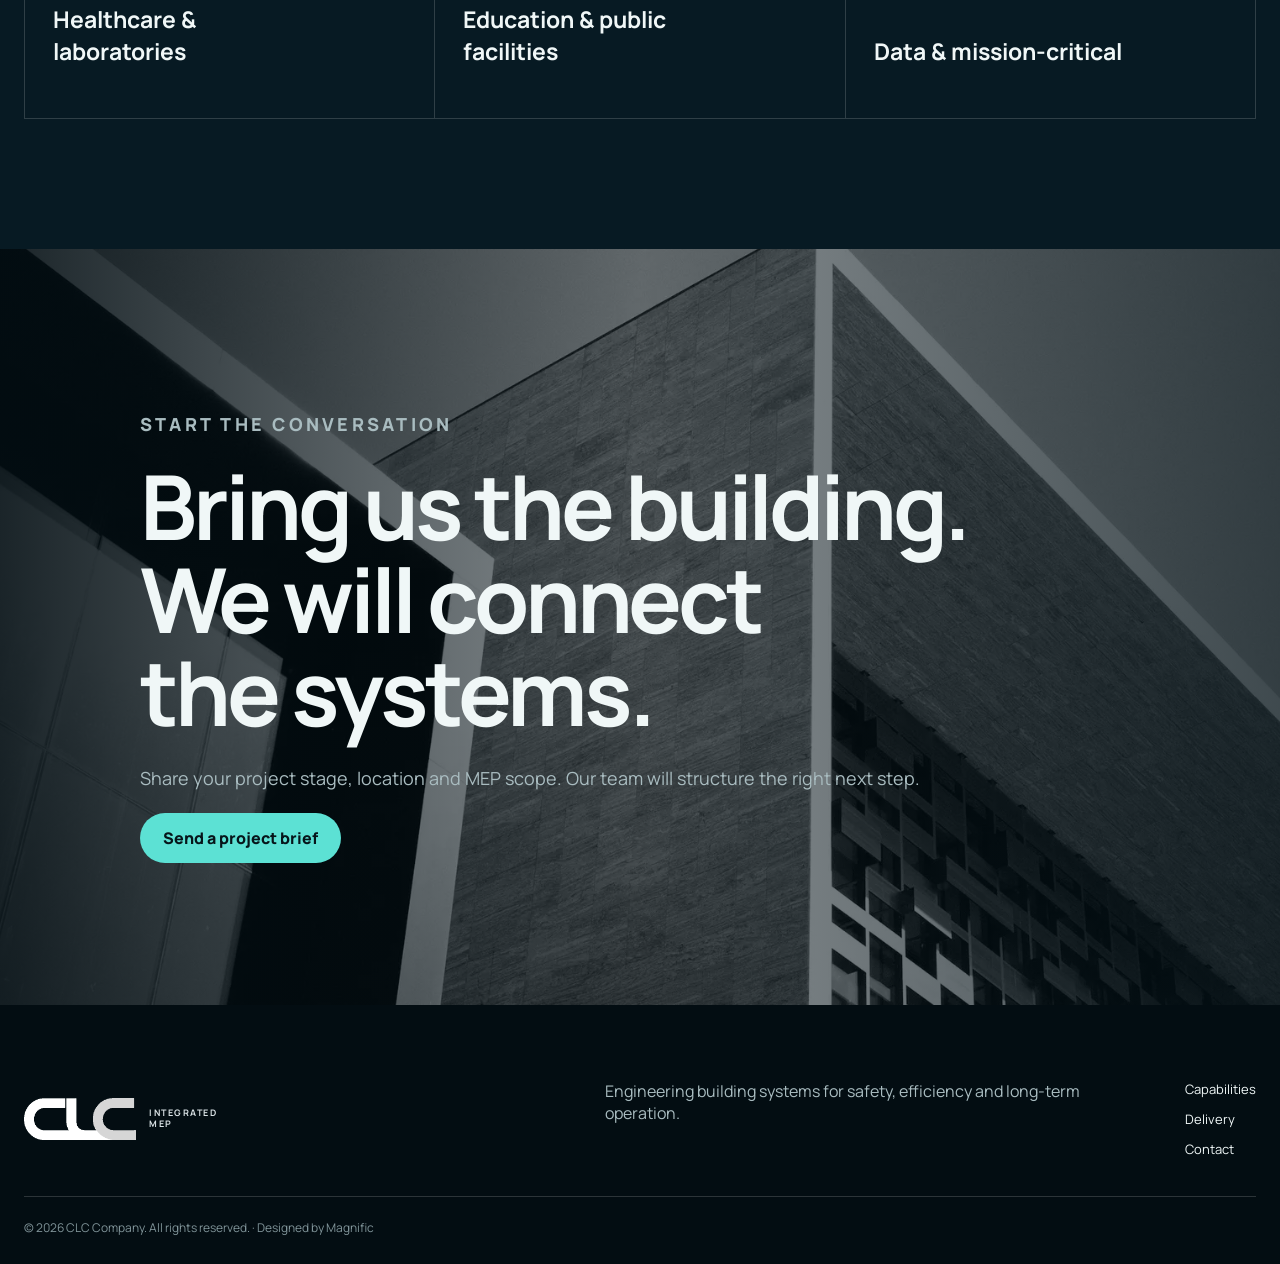
==== commit 6d451e99: "Replace pausing hero video with continuous motion background" ====
--- a/index.html
+++ b/index.html
@@ -14,7 +14,7 @@
 <link href="https://fonts.googleapis.com/css2?family=IBM+Plex+Sans+Arabic:wght@400;500;600;700&family=Manrope:wght@400;500;600;700;800&display=swap" rel="stylesheet">
 <link rel="stylesheet" href="styles.css">
 <link rel="stylesheet" href="brand.css">
-<script defer src="script.js">
+<script defer src="script.js?v=6">
 </script>
 </head>
 <body>
@@ -37,9 +37,7 @@
 </header>
 <main id="top">
 <section class="hero video">
-<video autoplay muted loop playsinline preload="metadata" poster="assets/hero-industrial-pipes.webp">
-<source src="assets/hero-pipeline-pingpong-v3.mp4" type="video/mp4">
-</video>
+<img class="heroMotion" src="assets/hero-pipeline-motion-v5.webp" alt="" fetchpriority="high">
 <div class="wrap heroGrid">
 <div class="reveal">
 <p class="eyebrow" data-t="heroEye">Built to perform. Engineered to protect.</p>
--- a/brand.css
+++ b/brand.css
@@ -28,3 +28,4 @@
     font-size: 7px;
   }
 }
+.heroMotion{position:absolute;z-index:-2;inset:0;width:100%;height:100%;object-fit:cover}
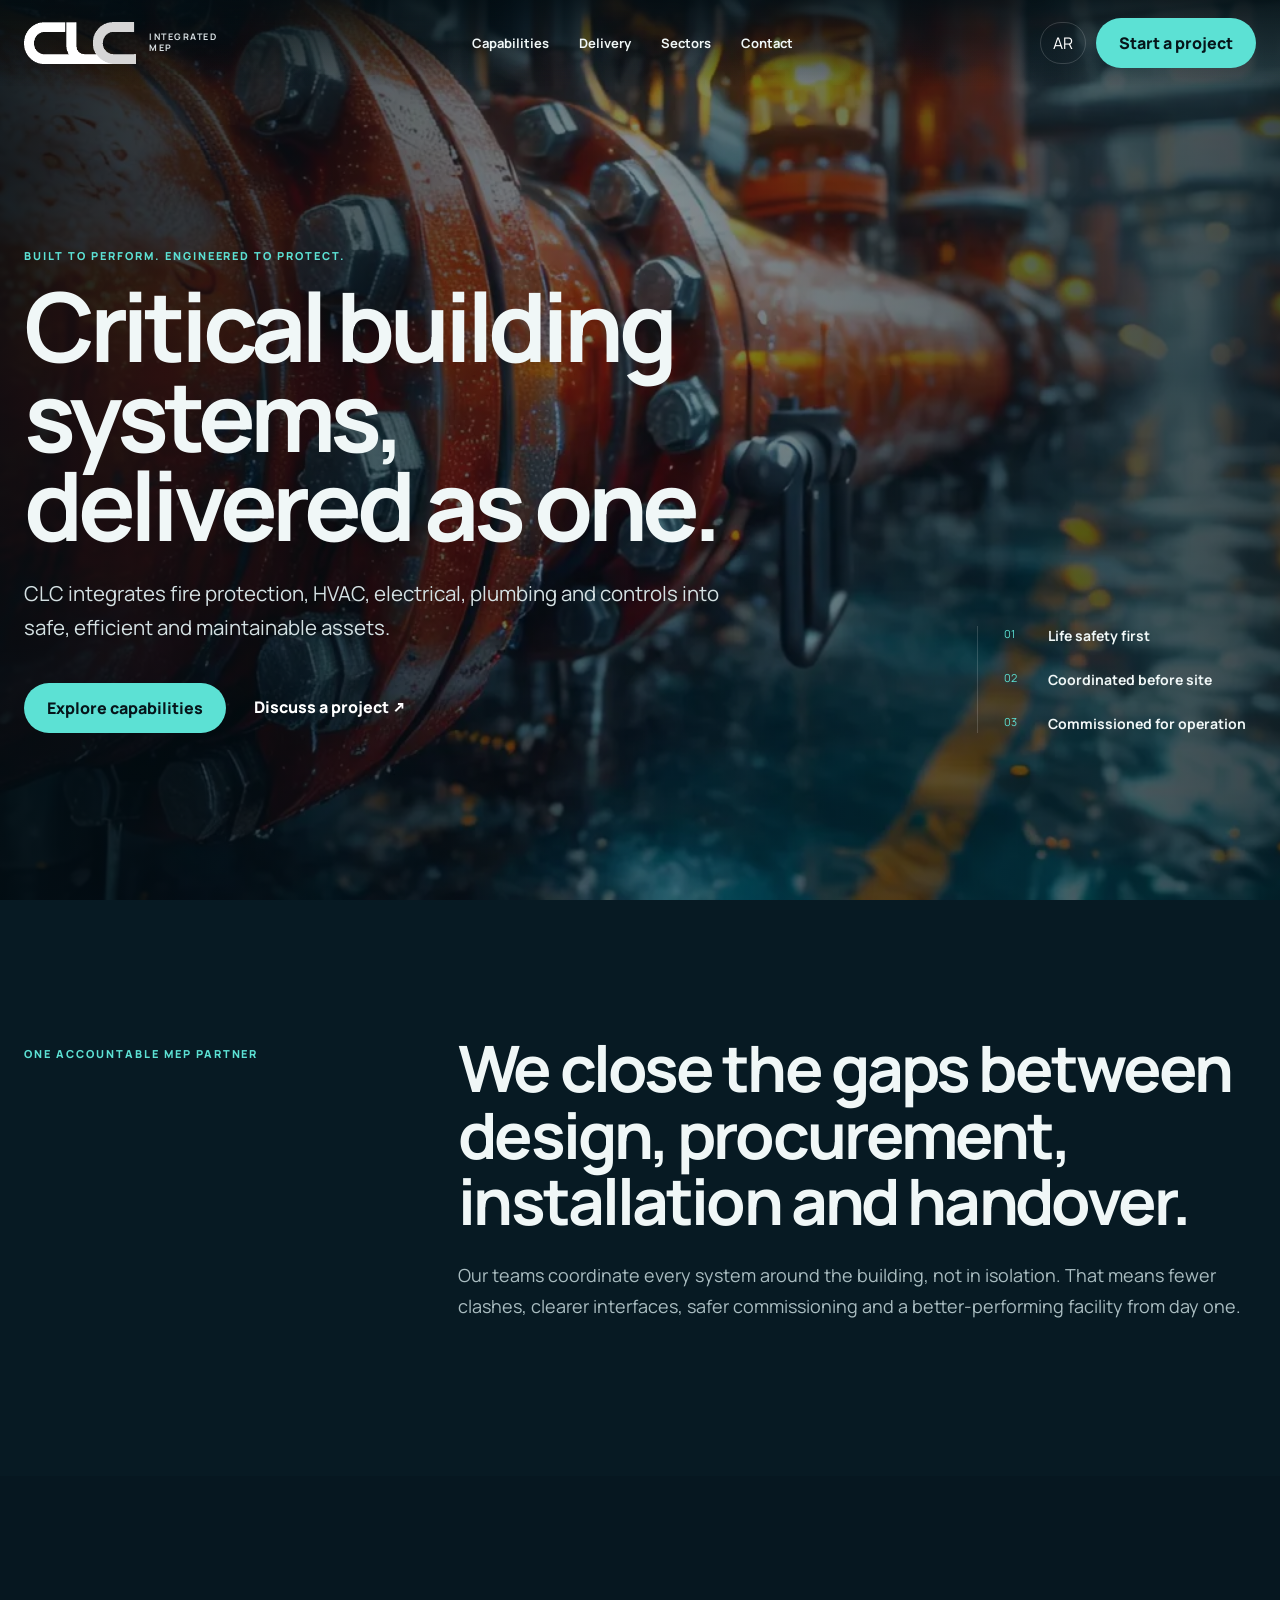
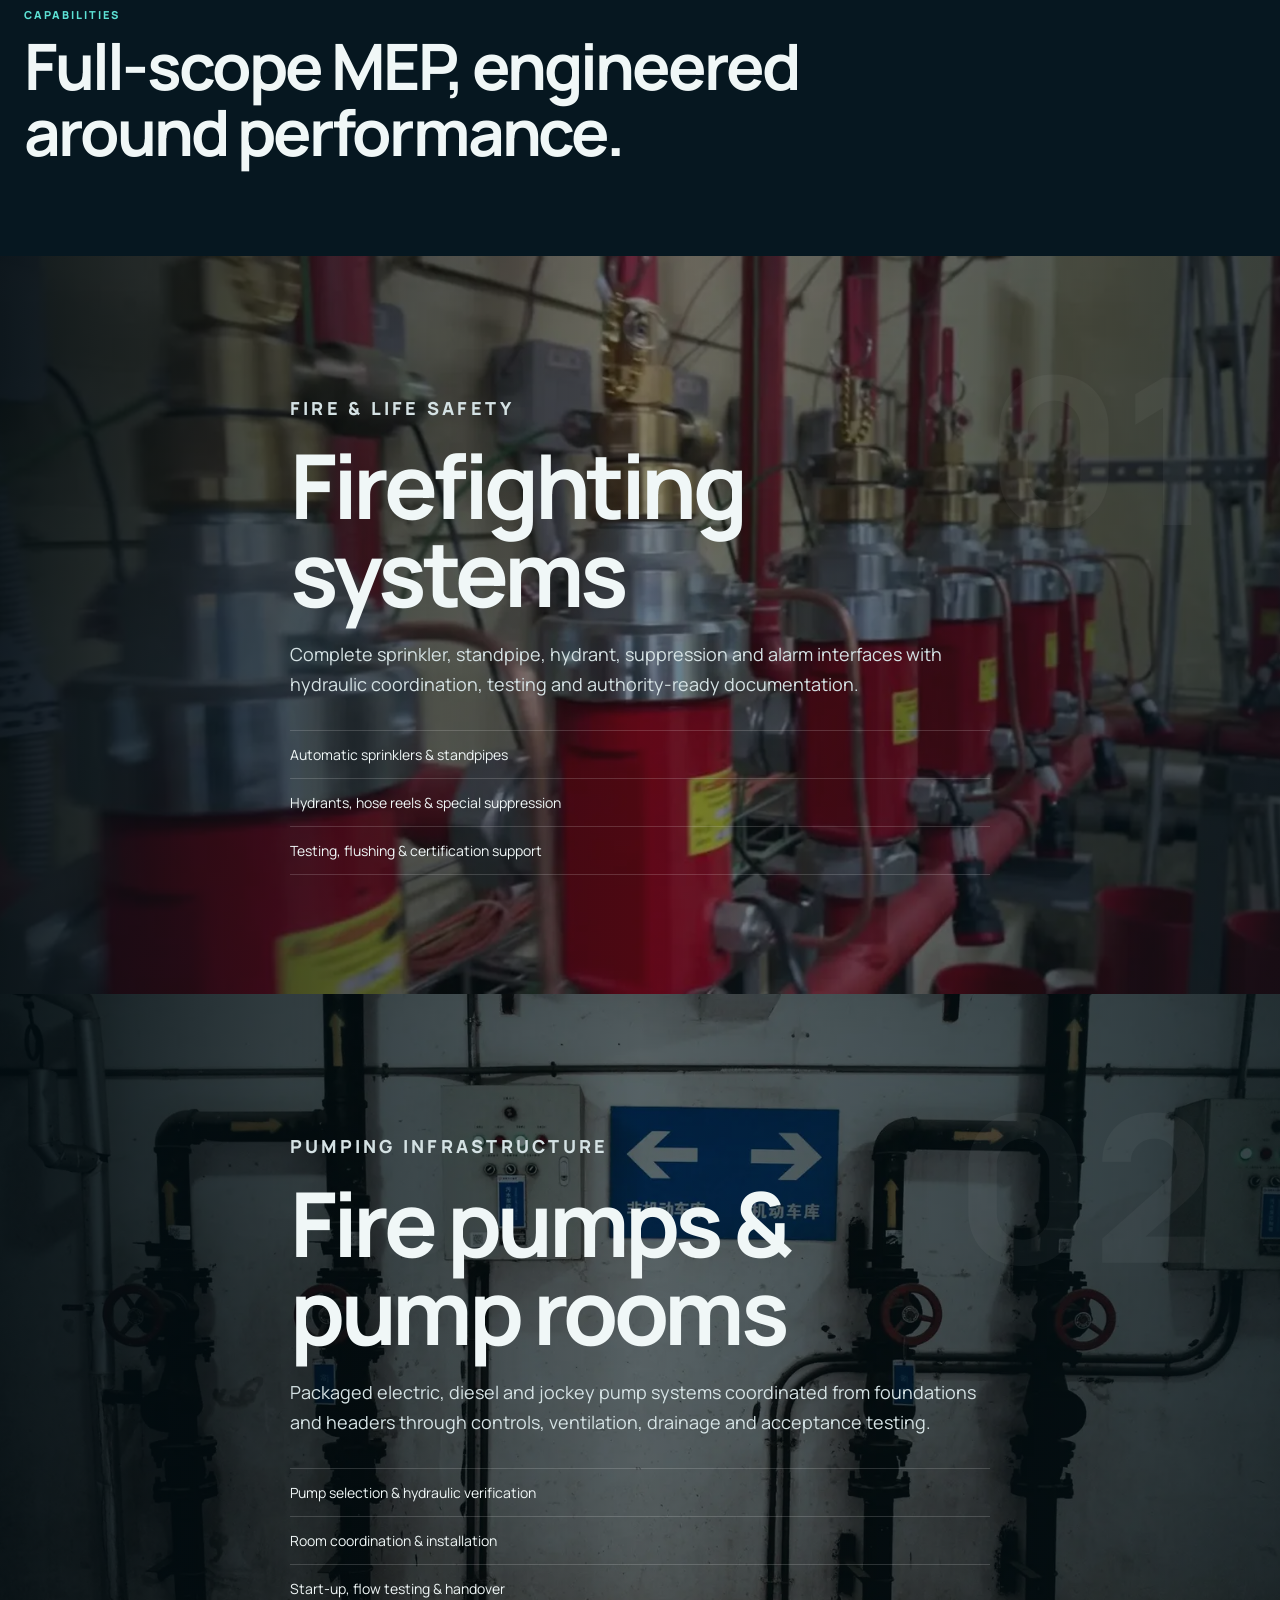
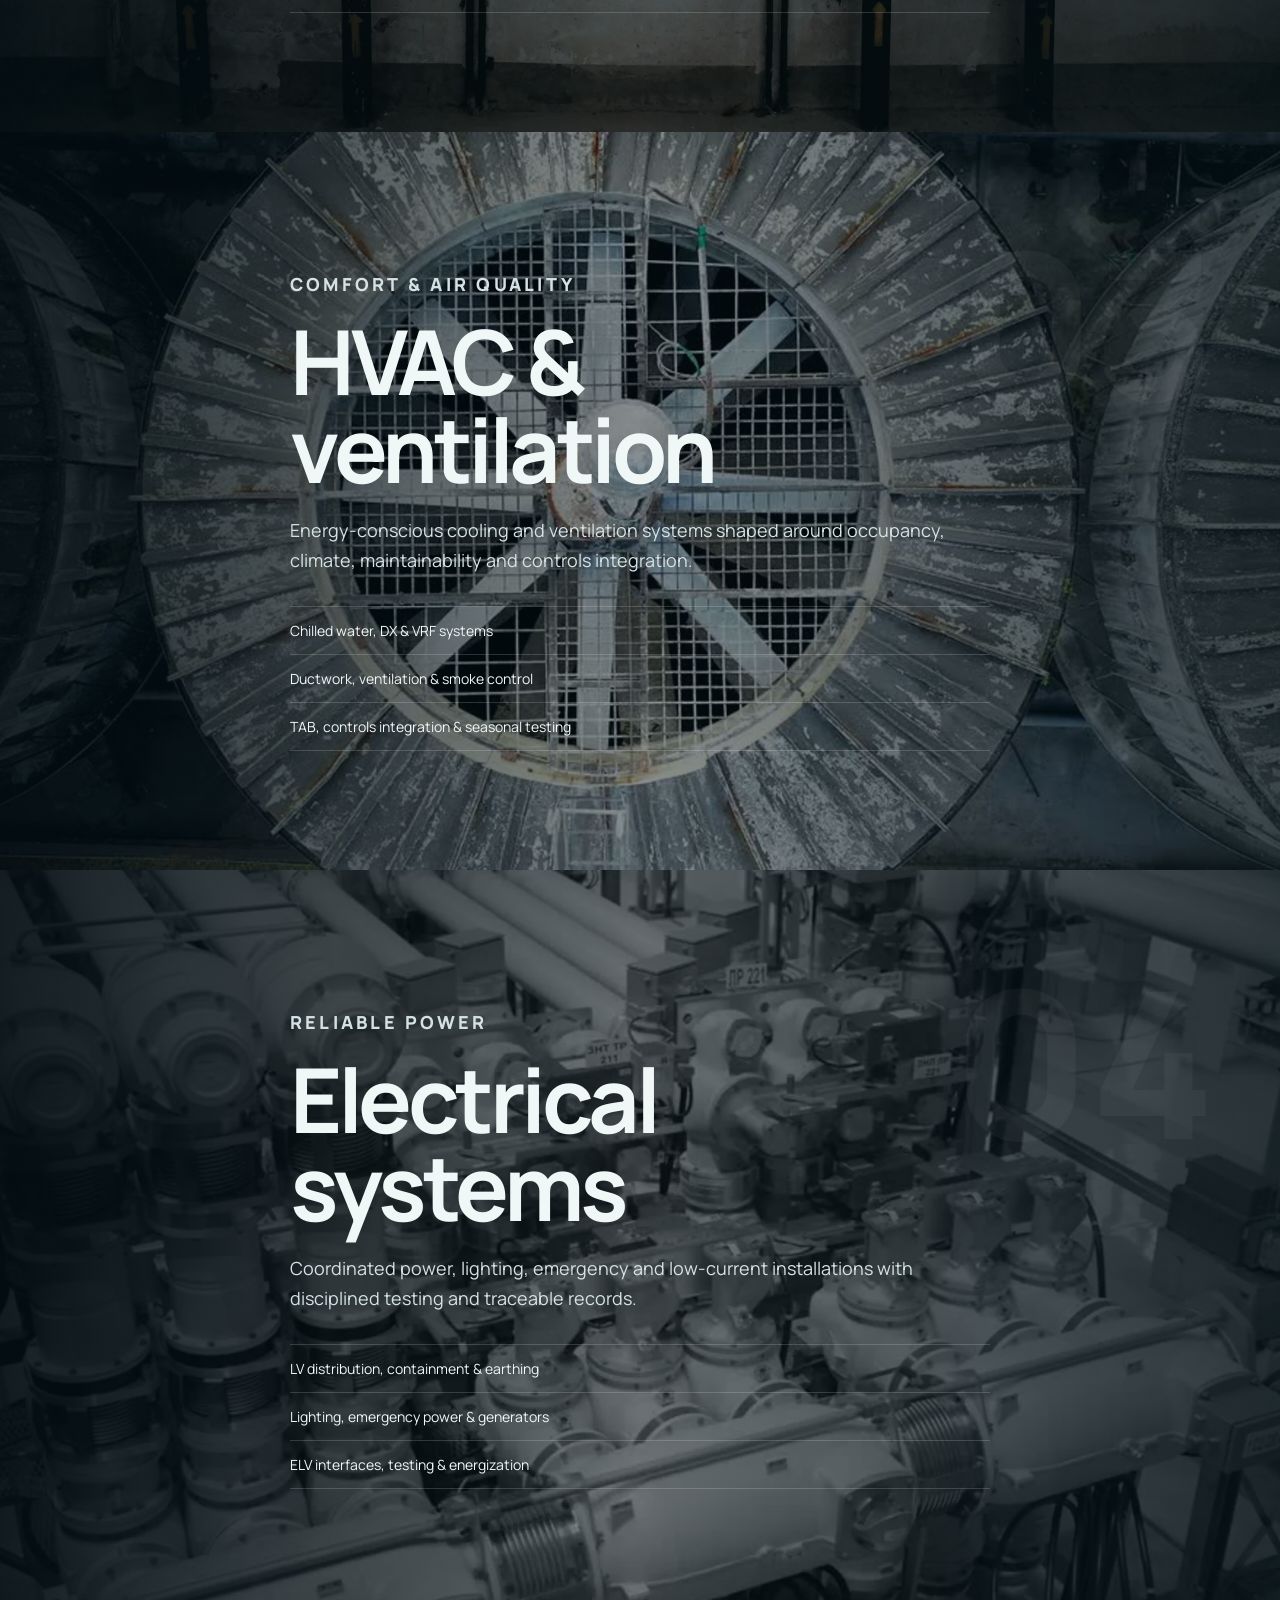
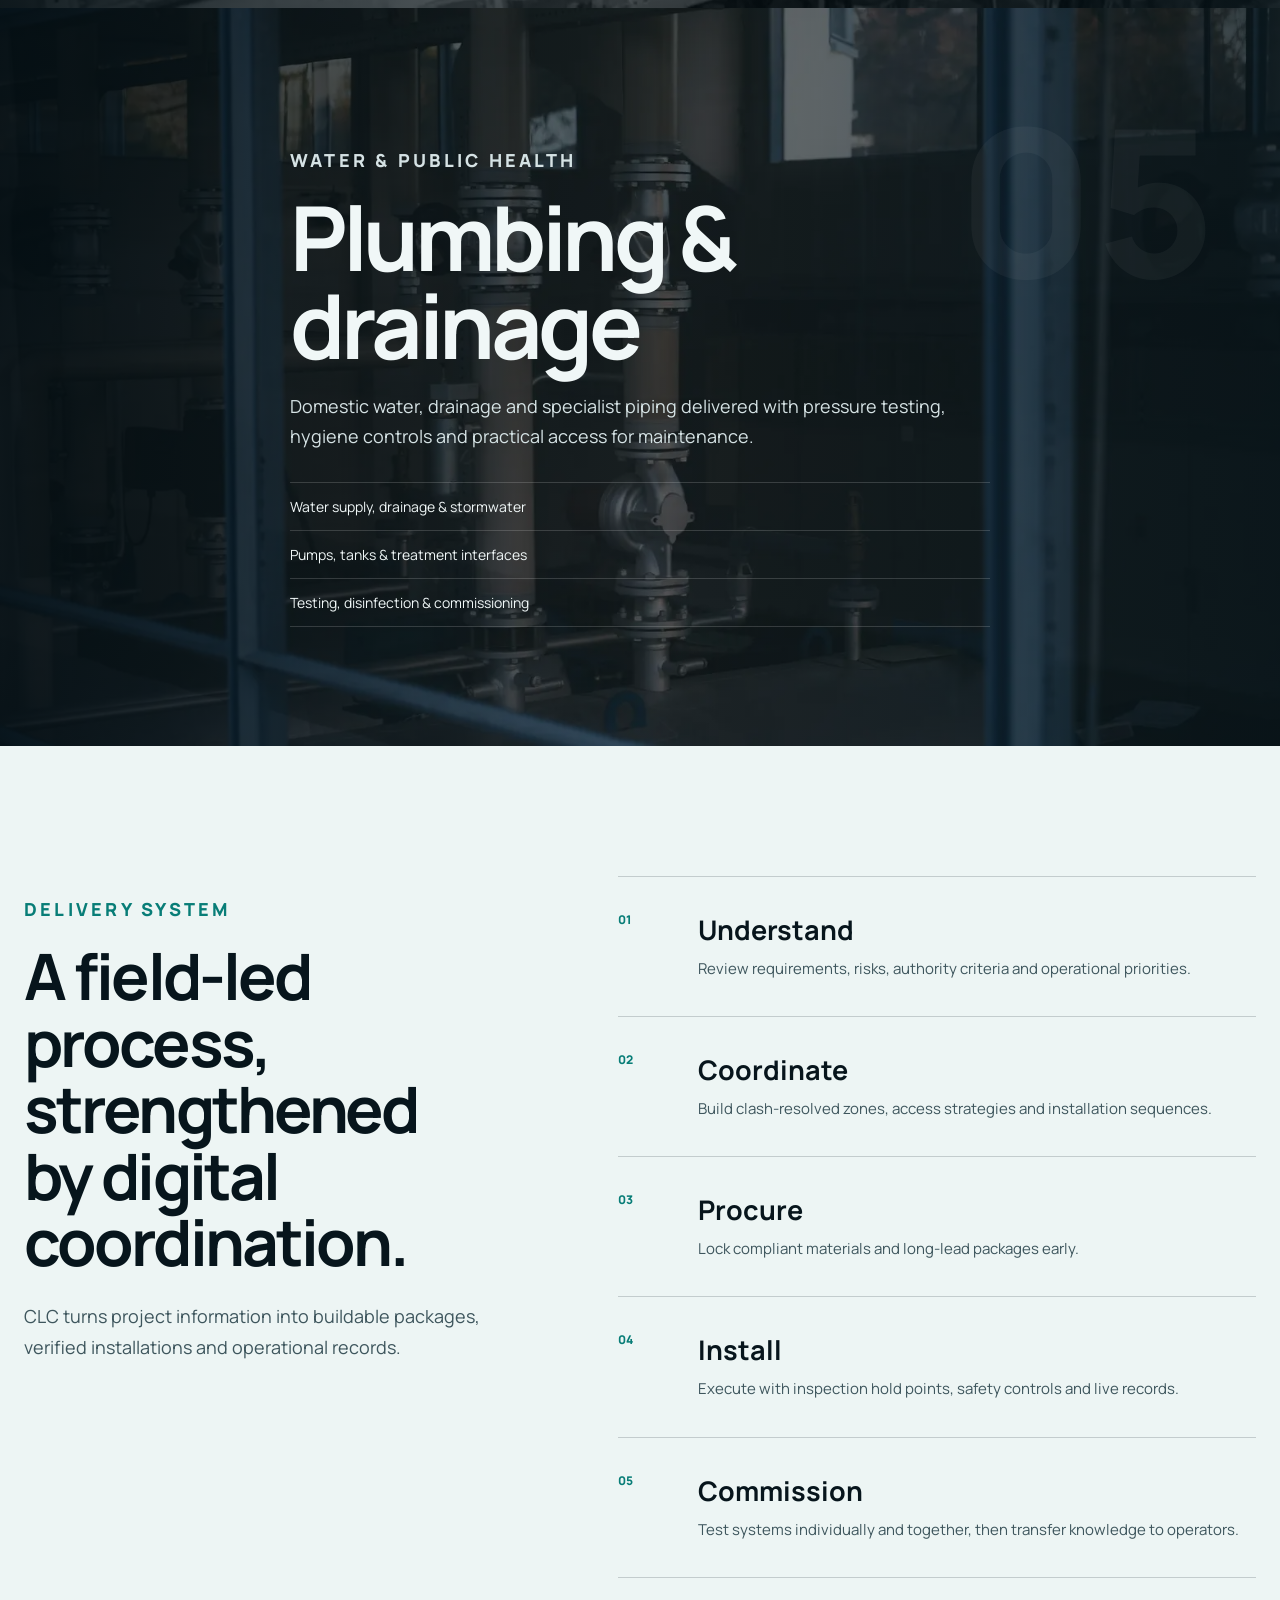
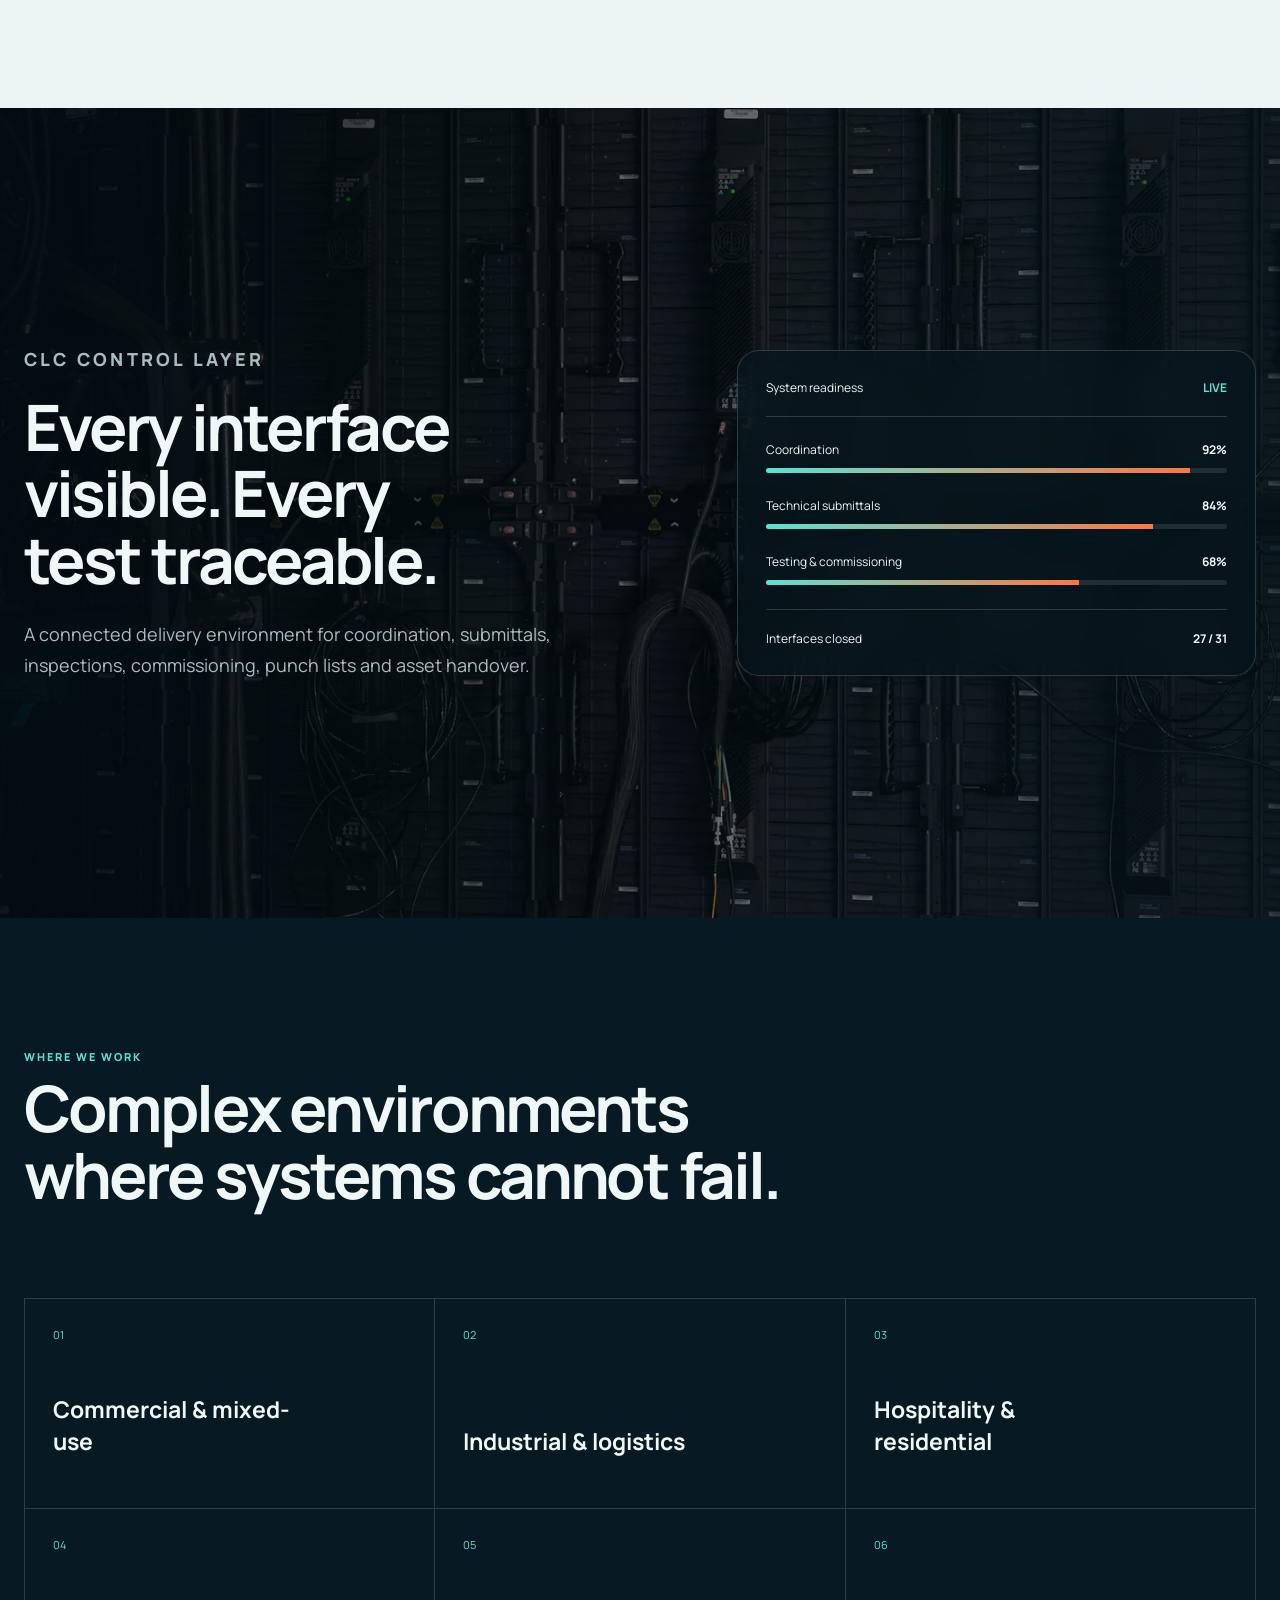
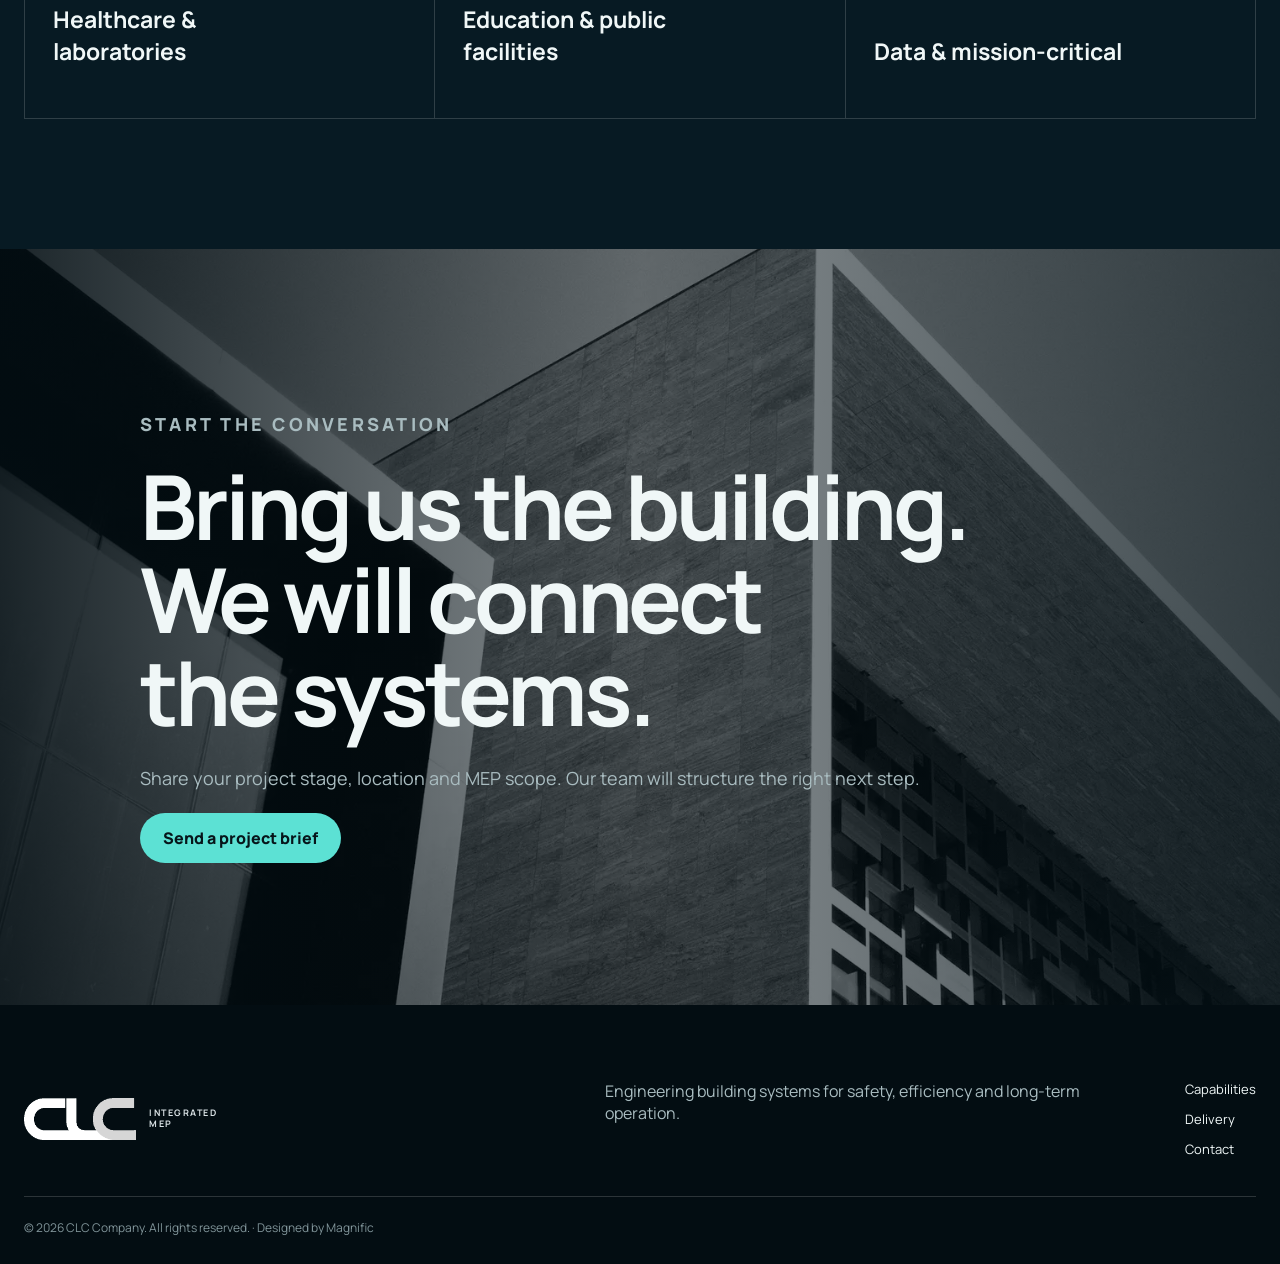
==== commit dfeac8ad: "Restore hero video on visible playback layer" ====
--- a/index.html
+++ b/index.html
@@ -14,7 +14,7 @@
 <link href="https://fonts.googleapis.com/css2?family=IBM+Plex+Sans+Arabic:wght@400;500;600;700&family=Manrope:wght@400;500;600;700;800&display=swap" rel="stylesheet">
 <link rel="stylesheet" href="styles.css">
 <link rel="stylesheet" href="brand.css">
-<script defer src="script.js?v=6">
+<script defer src="script.js?v=7">
 </script>
 </head>
 <body>
@@ -37,7 +37,9 @@
 </header>
 <main id="top">
 <section class="hero video">
-<img class="heroMotion" src="assets/hero-pipeline-motion-v5.webp" alt="" fetchpriority="high">
+<video id="heroVideo" autoplay muted loop playsinline preload="auto" poster="assets/hero-industrial-pipes.webp">
+<source src="assets/hero-pipeline-eased-v4.mp4" type="video/mp4">
+</video>
 <div class="wrap heroGrid">
 <div class="reveal">
 <p class="eyebrow" data-t="heroEye">Built to perform. Engineered to protect.</p>
--- a/brand.css
+++ b/brand.css
@@ -29,3 +29,6 @@
   }
 }
 .heroMotion{position:absolute;z-index:-2;inset:0;width:100%;height:100%;object-fit:cover}
+.hero.video video{z-index:0;display:block!important}
+.hero.video:after{z-index:1}
+.hero .wrap{position:relative;z-index:2}
